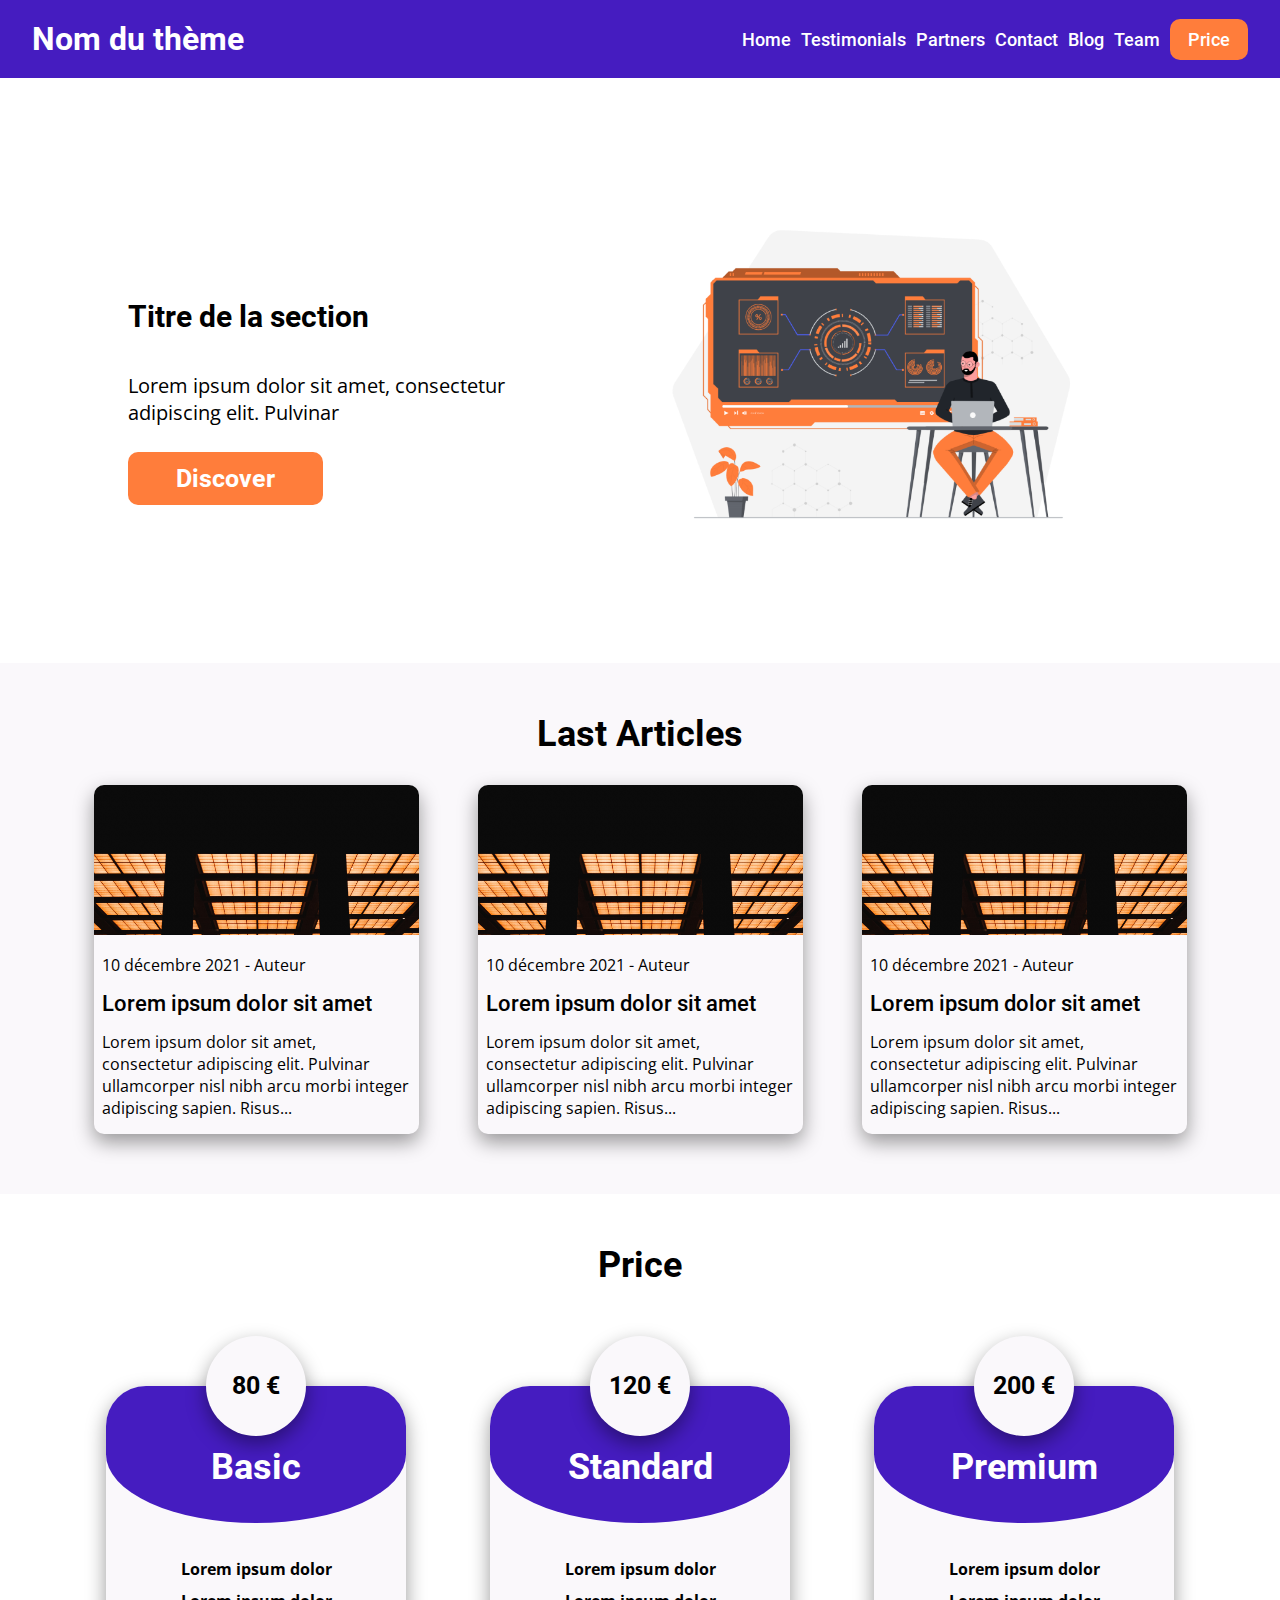
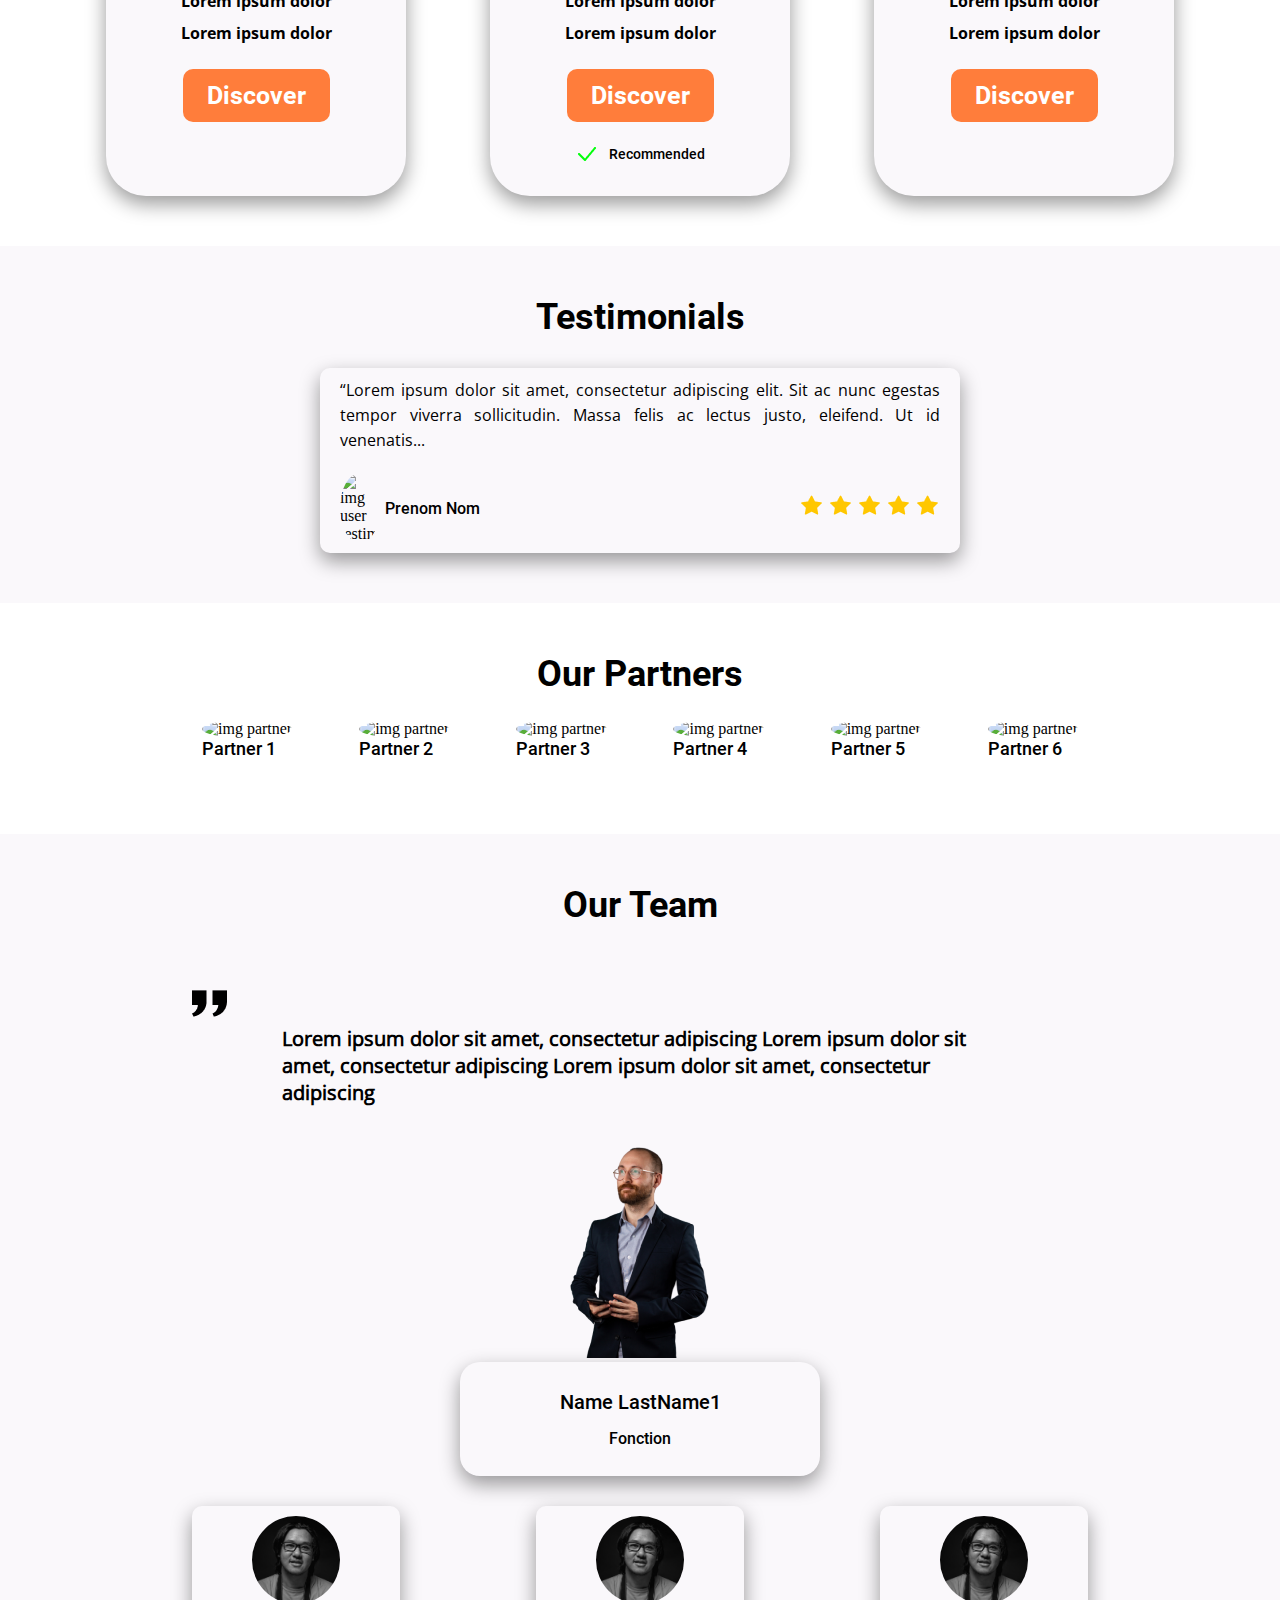
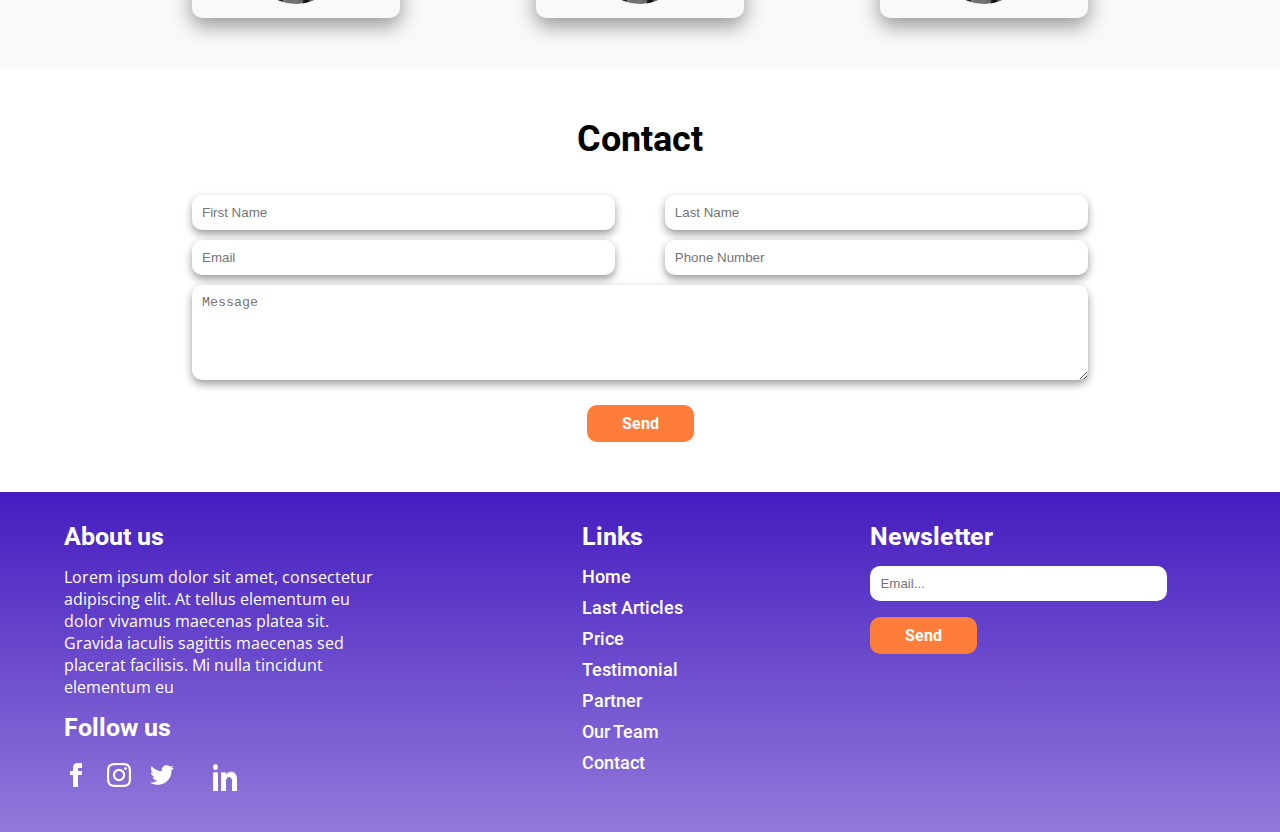
==== Demo/index.html @ baecaffb "MOVE files in Demo" ====
<!DOCTYPE html>
<html lang="en">

<head>
    <meta charset="UTF-8">
    <meta http-equiv="X-UA-Compatible" content="IE=edge">
    <meta name="viewport" content="width=device-width, initial-scale=1.0">
    <!-- Load Stylesheet -->
    <link rel="stylesheet" href="css/style.css">
    <!-- Name of the website -->
    <title>Theme Landing Page</title>
</head>

<body>
    <header>
        <div class="menuBurger" id="menuburger" style="display: none;">
            <!-- Cross for close the burger menu -->
            <div class="closeIcon" id="closeIcon">
                <!-- img cross burger menu -->
                <img src="img/close.png" onclick="closeBurger()" alt="button close burger">
            </div>
            <!-- End Cross for close the burger menu -->
            <!-- Mobile Navigation Menu -->
            <ul>
                <!-- Nav Item Burger -->
                <li><a href="#" onclick="closeBurger()">Home</a></li>
                <!-- Nav Item Burger End -->
                <!-- Nav Item Burger -->
                <li><a href="#" onclick="closeBurger()">Testimonials</a> </li>
                <!-- Nav Item Burger End -->
                <!-- Nav Item Burger -->
                <li><a href="#" onclick="closeBurger()">Our Partners</a></li>
                <!-- Nav Item Burger End -->
                <!-- Nav Item Burger -->
                <li><a href="#" onclick="closeBurger()">Contact Us</a></li>
                <!-- Nav Item Burger End -->
                <!-- Nav Item Burger -->
                <li><a href="#" onclick="closeBurger()">Blog</a></li>
                <!-- Nav Item Burger End -->
                <!-- Nav Item Burger -->
                <li><a href="#" onclick="closeBurger()">Our Team</a></li>
                <!-- Nav Item Burger End -->
                <!-- Nav Item Burger -->
                <li><a href="#" onclick="closeBurger()">Price</a></li>
                <!-- Nav Item Burger End -->
            </ul>
            <!-- End Mobile Navigation Menu -->
        </div>
        <div class="header-container">

            <h1>Nom du thème</h1>
            <!-- Desktop Navigation Menu -->
            <img src="img/ci_hamburger.png" alt="Burger Icon" onclick="Burger()">
            <div class="nav">
                <ul>
                    <!-- Nav Item -->
                    <li><a href="#">Home</a></li>
                    <!-- Nav Item End -->
                    <!-- Nav Item -->
                    <li><a href="#">Testimonials</a> </li>
                    <!-- Nav Item End -->
                    <!-- Nav Item -->
                    <li><a href="#">Partners</a></li>
                    <!-- Nav Item End -->
                    <!-- Nav Item -->
                    <li><a href="#">Contact</a></li>
                    <!-- Nav Item End -->
                    <!-- Nav Item -->
                    <li><a href="#">Blog</a></li>
                    <!-- Nav Item End -->
                    <!-- Nav Item -->
                    <li><a href="#">Team</a></li>
                    <!-- Nav Item End -->
                    <!-- Nav Item -->
                    <li class="linkPrice"><a href="#">Price</a></li>
                    <!-- Nav Item End -->
                </ul>
            </div>
            <!-- End Desktop Navigation Menu -->
        </div>


    </header>

    <main>
        <!-- Presentation Section -->
        <section class="SectionPresentation">
            <!-- Container Presentation -->
            <div class="ContainerPresentation">
                <h2>Titre de la section</h2>
                <p>Lorem ipsum dolor sit amet, consectetur adipiscing elit. Pulvinar</p>
                <a href="#" class="Discover">Discover</a>
            </div>
            <!-- End Container Presentation -->
            <img src="img/Futuristic.png" alt="img section top" class="imgPresentation">
        </section>
        <!-- End Presentation Section -->
        <!-- Article Section -->
        <section class="Article">
            <h2>Last Articles</h2>
            <!-- Article Container -->
            <div class="articleContainer">
                <!-- Article -->
                <div class="lastArticle">
                    <!-- Article img -->
                    <img src="img/articleImg.jpg" alt="img article">
                    <!-- End Article img -->
                    <!-- Author Of The Article -->
                    <p>10 décembre 2021 - Auteur</p>
                    <!-- End Author Of The Article -->
                    <!-- Description Of The Article -->
                    <h3>Lorem ipsum dolor sit amet</h3>
                    <p>Lorem ipsum dolor sit amet, consectetur adipiscing elit. Pulvinar ullamcorper nisl nibh arcu
                        morbi
                        integer adipiscing sapien. Risus...</p>
                    <!-- End Description Of The Article -->
                </div>
                <!-- End Article -->
                <!-- Article -->
                <div class="lastArticle">
                    <!-- Article img -->
                    <img src="img/articleImg.jpg" alt="img article">
                    <!-- End Article img -->
                    <!-- Author Of The Article -->
                    <p>10 décembre 2021 - Auteur</p>
                    <!-- End Author Of The Article -->
                    <!-- Title Of The Article -->
                    <h3>Lorem ipsum dolor sit amet</h3>
                    <!-- End Title Of The Article -->
                    <!-- Description Of The Article -->
                    <p>Lorem ipsum dolor sit amet, consectetur adipiscing elit. Pulvinar ullamcorper nisl nibh arcu
                        morbi
                        integer adipiscing sapien. Risus...</p>
                    <!-- End Description Of The Article -->
                </div>
                <!-- End Article -->
                <!-- Article -->
                <div class="lastArticle">
                    <!-- Article img -->
                    <img src="img/articleImg.jpg" alt="img article">
                    <!-- End Article img -->
                    <!-- Author Of The Article -->
                    <p>10 décembre 2021 - Auteur</p>
                    <!-- End Author Of The Article -->
                    <!-- Title Of The Article -->
                    <h3>Lorem ipsum dolor sit amet</h3>
                    <!-- End Title Of The Article -->
                    <!-- Description Of The Article -->
                    <p>Lorem ipsum dolor sit amet, consectetur adipiscing elit. Pulvinar ullamcorper nisl nibh arcu
                        morbi
                        integer adipiscing sapien. Risus...</p>
                    <!-- Description Of The Article -->
                </div>
                <!-- End Article -->
            </div>
            <!-- End Article Container -->
        </section>
        <!-- End Article Section -->
        <!-- Price Section -->
        <section class="priceSection">
            <!-- Title of Price Section -->
            <h2>Price</h2>
            <!-- Price Container -->
            <div class="priceContainer">
                <!-- Price Card -->
                <div class="priceArticle">
                    <!-- Price Amount -->
                    <div class="priceAmount">
                        80 €
                    </div>
                    <!-- End Price Amount -->
                    <!-- Price Card Name -->
                    <div class="priceName">
                        <h3>Basic</h3>
                    </div>
                    <!-- End Price Card Name -->
                    <div>
                        <!-- Description Price Card -->
                        <ul>
                            <li>Lorem ipsum dolor</li>
                            <li>Lorem ipsum dolor</li>
                            <li>Lorem ipsum dolor</li>
                        </ul>
                        <!-- End Description Price Card -->
                        <!-- Button for discover -->
                        <div class="buttonDiscover">
                            <a href="#">Discover</a>
                        </div>
                        <!-- End Button for discover -->
                    </div>
                </div>
                <!-- End Price Card -->
                <!-- Price Card -->
                <div class="priceArticle">
                    <!-- Price Amount -->
                    <div class="priceAmount">
                        120 €
                    </div>
                    <!-- end Price Amount -->
                    <!-- Price Card Name -->
                    <div class="priceName">
                        <h3>Standard</h3>
                    </div>
                    <!-- End Price Card Name -->
                    <div>
                        <!-- Description Price Card -->
                        <ul>
                            <li>Lorem ipsum dolor</li>
                            <li>Lorem ipsum dolor</li>
                            <li>Lorem ipsum dolor</li>
                        </ul>
                        <!-- End Description Price Card -->
                        <!-- Button for discover -->
                        <div class="buttonDiscover">
                            <a href="#">Discover</a>
                        </div>
                        <!-- Button for discover -->
                        <div class="recommended">
                            <img src="img/check.png" alt="img recommended">
                            <h4>Recommended</h4>
                        </div>
                        <!-- End Button for discover -->
                    </div>
                </div>
                <!-- End Price Card -->
                <!-- Price Card -->
                <div class="priceArticle">
                    <!-- Price Amount -->
                    <div class="priceAmount">
                        200 €
                    </div>
                    <!-- End Price Amount -->
                    <!-- Price Card Name -->
                    <div class="priceName">
                        <h3>Premium</h3>
                    </div>
                    <!-- End Price Card Name -->
                    <div>
                        <!-- Description Price Card -->
                        <ul>
                            <li>Lorem ipsum dolor</li>
                            <li>Lorem ipsum dolor</li>
                            <li>Lorem ipsum dolor</li>
                        </ul>
                        <!-- End Description Price Card -->
                        <!-- Button for discover -->
                        <div class="buttonDiscover">
                            <a href="#">Discover</a>
                        </div>
                        <!-- End Button for discover -->
                    </div>
                </div>
                <!-- End Price Card -->
            </div>
            <!-- End Price Container -->

        </section>
        <!-- End Price Section -->
        <!-- Testimonials Section -->
        <section class="testimonialSection">
            <!-- Testimonial Title -->
            <h2>Testimonials</h2>
            <!-- Testimonials Container -->
            <div class="testimonialContainer">
                <!-- Testimonial Card -->
                <div class="testimonial" id="testimonial1" style="display: block;">
                    <!-- Testimonials -->
                    <p>“Lorem ipsum dolor sit amet, consectetur adipiscing elit. Sit ac nunc egestas tempor viverra
                        sollicitudin. Massa felis ac lectus justo, eleifend. Ut id venenatis...</p>
                    <!-- End Testimonials -->
                    <!-- Bottom Testimonial Container -->
                    <div class="bottomTestimonial">
                        <!-- Container Testimonial Author -->
                        <div class="imgName">
                            <!-- img author -->
                            <img src="img/img_partner.jpg" alt="img user testimonial">
                            <!-- Name author -->
                            <h3>Prenom Nom</h3>
                        </div>
                        <!-- End Container Testimonial Author -->
                        <!-- Container Stars Testimonial -->
                        <div class="stars">
                            <!-- Yellow Star -->
                            <img src="img/starYellow.png" alt="img star">
                            <!-- Yellow Star -->
                            <img src="img/starYellow.png" alt="img star">
                            <!-- Yellow Star -->
                            <img src="img/starYellow.png" alt="img star">
                            <!-- Yellow Star -->
                            <img src="img/starYellow.png" alt="img star">
                            <!-- Black Star -->
                            <img src="img/starBlack.png" alt="img star">
                        </div>
                        <!-- End Container Stars Testimonial -->
                    </div>
                    <!-- End Bottom Testimonial Container -->
                </div>
                <!-- End Testimonial Card -->
                <!-- Testimonial Card -->
                <div class="testimonial" id="testimonial2" style="display: none;">
                    <!-- Testimonials -->
                    <p>“Lorem ipsum dolor sit amet, consectetur adipiscing elit. Sit ac nunc egestas tempor viverra
                        sollicitudin. Massa felis ac lectus justo, eleifend. Ut id venenatis...</p>
                    <!-- End Testimonials -->
                    <!-- Bottom Testimonial Container -->
                    <div class="bottomTestimonial">
                        <!-- Container Testimonial Author -->
                        <div class="imgName">
                            <!-- img author -->
                            <img src="img/img_partner.jpg" alt="img user testimonial">
                            <!-- Name author -->
                            <h3>Prenom Nom</h3>
                        </div>
                        <!-- End Container Testimonial Author -->
                        <!-- Container Stars Testimonial -->
                        <div class="stars">
                            <!-- Yellow Star -->
                            <img src="img/starYellow.png" alt="img star">
                            <!-- Yellow Star -->
                            <img src="img/starYellow.png" alt="img star">
                            <!-- Yellow Star -->
                            <img src="img/starYellow.png" alt="img star">
                            <!-- Yellow Star -->
                            <img src="img/starYellow.png" alt="img star">
                            <!-- Black Star -->
                            <img src="img/starYellow.png" alt="img star">
                        </div>
                        <!-- End Container Stars Testimonial -->
                    </div>
                    <!-- Bottom Testimonial Container -->
                </div>
                <!-- End Testimonial Card -->
                <!-- Testimonial Card -->
                <div class="testimonial" id="testimonial3" style="display: none;">
                    <!-- Testimonials -->
                    <p>“Lorem ipsum dolor sit amet, consectetur adipiscing elit. Sit ac nunc egestas tempor viverra
                        sollicitudin. Massa felis ac lectus justo, eleifend. Ut id venenatis...</p>
                    <!-- End Testimonials -->
                    <!-- Bottom Testimonial Container -->
                    <div class="bottomTestimonial">
                        <!-- Container Testimonial Author -->
                        <div class="imgName">
                            <!-- img author -->
                            <img src="img/img_partner.jpg" alt="img user testimonial">
                            <!-- Name author -->
                            <h3>Prenom Nom</h3>
                        </div>
                        <!-- End Container Testimonial Author -->
                        <!-- Container Stars Testimonial -->
                        <div class="stars">
                            <!-- Yellow Star -->
                            <img src="img/starYellow.png" alt="img star">
                            <!-- Yellow Star -->
                            <img src="img/starYellow.png" alt="img star">
                            <!-- Black Star -->
                            <img src="img/starBlack.png" alt="img star">
                            <!-- Black Star -->
                            <img src="img/starBlack.png" alt="img star">
                            <!-- Black Star -->
                            <img src="img/starBlack.png" alt="img star">
                        </div>
                        <!-- End Container Stars Testimonial -->
                    </div>
                    <!-- End Bottom Testimonial Container -->
                </div>
                <!-- End Testimonial Card -->
            </div>
            <!-- End Testimonials Container -->

        </section>
        <!-- End Testimonials Section -->
        <!-- Partners Section -->
        <section class="partners">
            <!-- Partners Title -->
            <h2>Our Partners</h2>
            <!-- Container Partners -->
            <div class="containerPartners">
                <!-- Partner Card -->
                <div class="partner">
                    <!-- img for card partner -->
                    <img src="img/img_partner.jpg" alt="img partner">
                    <!-- End img for card partner -->
                    <!-- Name Partner -->
                    <h3>Partner 1</h3>
                    <!-- End Name Partner -->
                </div>
                <!-- End Partner Card -->
                <!-- Partner Card -->
                <div class="partner">
                    <!-- img for card partner -->
                    <img src="img/img_partner.jpg" alt="img partner">
                    <!-- End img for card partner -->
                    <!-- Name Partner -->
                    <h3>Partner 2</h3>
                    <!-- End Name Partner -->
                </div>
                <!-- End Partner Card -->
                <!-- Partner Card -->
                <div class="partner">
                    <!-- img for card partner -->
                    <img src="img/img_partner.jpg" alt="img partner">
                    <!-- End img for card partner -->
                    <!-- Name Partner -->
                    <h3>Partner 3</h3>
                    <!-- End Name Partner -->
                </div>
                <!-- End Partner Card -->
                <!-- Partner Card -->
                <div class="partner">
                    <!-- img for card partner -->
                    <img src="img/img_partner.jpg" alt="img partner">
                    <!-- End img for card partner -->
                    <!-- Name Partner -->
                    <h3>Partner 4</h3>
                    <!-- End Name Partner -->
                </div>
                <!-- End Partner Card -->
                <!-- Partner Card -->
                <div class="partner">
                    <!-- img for card partner -->
                    <img src="img/img_partner.jpg" alt="img partner">
                    <!-- End img for card partner -->
                    <!-- Name Partner -->
                    <h3>Partner 5</h3>
                    <!-- End Name Partner -->
                </div>
                <!-- End Partner Card -->
                <!-- Partner Card -->
                <div class="partner">
                    <!-- img for card partner -->
                    <img src="img/img_partner.jpg" alt="img partner">
                    <!-- End img for card partner -->
                    <!-- Name Partner -->
                    <h3>Partner 6</h3>
                    <!-- End Name Partner -->
                </div>
                <!-- End Partner Card -->
            </div>
            <!-- End Container Partners -->
        </section>
        <!-- End Partners Section -->
        <!-- Team Section -->
        <section class="ourTeam">
            <h2>Our Team</h2>
            <!-- Show People -->
            <div class="showPeople" style="display: block;" id="people1show">
                <!-- Author Message -->
                <div class="message">
                    <img src="img/quote.png" alt="quote">
                    <p>Lorem ipsum dolor sit amet, consectetur adipiscing Lorem ipsum dolor sit amet, consectetur
                        adipiscing Lorem ipsum dolor sit amet, consectetur adipiscing</p>
                </div>
                <!-- End Author Message -->
                <div class="imgPeople">
                    <img src="img/imgTeam.png" alt="img people">
                    <!-- Author informations -->
                    <div class="teamName_LastName">
                        <h3>Name LastName1</h3>
                        <h4>Fonction</h4>
                    </div>
                    <!-- End Author informations -->
                </div>
            </div>
            <!-- End Show People -->
            <!-- Show People -->
            <div class="showPeople" style="display: none;" id="people2show">
                <!-- Author Message -->
                <div class="message">
                    <img src="img/quote.png" alt="quote">
                    <p>Lorem ipsum dolor sit amet, consectetur adipiscing Lorem ipsum dolor sit amet, consectetur
                        adipiscing Lorem ipsum dolor sit amet, consectetur adipiscing</p>
                </div>
                <!-- End Author Message -->
                <div class="imgPeople">
                    <img src="img/imgTeam.png" alt="img people">
                    <!-- Author informations -->
                    <div class="teamName_LastName">
                        <h3>Name LastName2</h3>
                        <h4>Fonction</h4>
                    </div>
                    <!-- End Author informations -->
                </div>
            </div>
            <!-- End Show People -->
            <!-- Show People -->
            <div class="showPeople" style="display: none;" id="people3show">
                <!-- Author Message -->
                <div class="message">
                    <img src="img/quote.png" alt="quote">
                    <p>Lorem ipsum dolor sit amet, consectetur adipiscing, Lorem ipsum dolor sit amet, consectetur
                        adipiscing Lorem ipsum dolor sit amet, consectetur adipiscing</p>
                </div>
                <!-- End Author Message -->
                <div class="imgPeople">
                    <img src="img/imgTeam.png" alt="img people">
                    <!-- Author informations -->
                    <div class="teamName_LastName">
                        <h3>Name LastName3</h3>
                        <h4>Fonction</h4>
                    </div>
                    <!-- End Author informations -->
                </div>
            </div>
            <!-- End Show People -->
            <!-- Img team Container -->
            <div class="teamContainer">
                <!-- Img Team -->
                <div class="team" onclick="DisplayFistUser()">
                    <img src="img/ourTeam.jpg" alt="img team">
                </div>
                <!-- End Img Team -->
                <!-- Img Team -->
                <div class="team" onclick="DisplaySecondUser()">
                    <img src="img/ourTeam.jpg" alt="img team">
                </div>
                <!-- End Img Team -->
                <!-- Img Team -->
                <div class="team" onclick="DisplayThirdUser()">
                    <img src="img/ourTeam.jpg" alt="img team">
                </div>
                <!-- End Img Team -->
            </div>
            <!-- End Img team Container -->
        </section>
        <!-- End Team Section -->
        <!-- Contact Section -->
        <section class="contact">
            <h2>Contact</h2>
            <!-- Form Contact -->
            <div class="Name_LastName">
                <!-- Form Input First Name -->
                <input type="text" placeholder="First Name">
                <!-- End Form Input First Name -->
                <!-- Form Input Last Name -->
                <input type="text" placeholder="Last Name">
                <!-- End Form Input Last Name -->
            </div>
            <div class="Email_Phone">
                <!-- Form Input Email -->
                <input type="email" placeholder="Email">
                <!-- End Form Input Email -->
                <!-- Form Input Phone Number -->
                <input type="tel" placeholder="Phone Number">
                <!-- End Form Input Phone Number -->
            </div>
            <!-- Form Input Message -->
            <textarea rows="5" placeholder="Message"></textarea>
            <!-- End Form Input Message -->
            <!-- Form Button Send -->
            <div class="button">
                <a href="#">Send</a>
            </div>
            <!-- End Form Button Send -->
            <!-- End Form Contact -->
        </section>
        <!-- End Contact Section -->

    </main>
    <!-- Footer Section -->
    <footer>
        <div class="footer">
            <div class="aboutFollow">
                <!-- Footer About Us -->
                <h2>About us</h2>
                <!-- About Content -->
                <p>Lorem ipsum dolor sit amet, consectetur adipiscing elit. At tellus elementum eu dolor vivamus
                    maecenas
                    platea sit. Gravida iaculis sagittis maecenas sed placerat facilisis. Mi nulla tincidunt elementum
                    eu
                </p>
                <!-- End About Content -->
                <!-- End Footer About Us -->
                <h2>Follow us</h2>
                <!-- Footer Social Networks -->
                <div class="SocialNetworks">
                    <!-- Facebook Social Networks -->
                    <a href="#"><img src="img/Facebook.png" alt="img Facebook"></a>
                    <!-- End Facebook Social Networks -->
                    <!-- Instagram Social Networks -->
                    <a href="#"><img src="img/Instagram.png" alt="img Instagram"></a>
                    <!-- End Instagram Social Networks -->
                    <!-- Twitter Social Networks -->
                    <a href="#"><img src="img/Twitter.png" alt="img Twitter"></a>
                    <!-- End Twitter Social Networks -->
                    <!-- Linkedin Social Networks -->
                    <a href="#"></a><img src="img/LinkedIn.png" alt="img Linkedin"></a>
                    <!-- End Linkedin Social Networks -->
                </div>
                <!-- End Footer Social Networks -->
            </div>
            <!-- Link -->
            <div class="Links">
                <h2>Links</h2>
                <!-- Footer link Item -->
                <a href="#">Home</a>
                <!-- End Footer link Item -->
                <!-- Footer link Item -->
                <a href="#">Last Articles</a>
                <!-- End Footer link Item -->
                <!-- Footer link Item -->
                <a href="#">Price</a>
                <!-- End Footer link Item -->
                <!-- Footer link Item -->
                <a href="#">Testimonial</a>
                <!-- End Footer link Item -->
                <!-- Footer link Item -->
                <a href="#">Partner</a>
                <!-- End Footer link Item -->
                <!-- Footer link Item -->
                <a href="#">Our Team</a>
                <!-- End Footer link Item -->
                <!-- Footer link Item -->
                <a href="#">Contact</a>
                <!-- End Footer link Item -->
            </div>
            <!-- End Link -->
            <!-- Footer Newsletter -->
            <div class="Newsletter">
                <h2>Newsletter</h2>
                <input type="text" placeholder="Email...">
                <a href="#">Send</a>
            </div>
            <!-- End Footer Newsletter -->
        </div>
    </footer>
    <!-- End Footer Section -->
    <!-- Load Javascript -->
    <script src="js/script.js"></script>
</body>

</html>
---- Demo/css/style.css ----
/*================================================================*/
/*  SUMMARY

	1. BURGER
	2. HEADER
	3. SECTION PRESENTATION
	4. SECTION ARTICLES
	5. SECTION PRICE
	6. SECTION TESTIMONIAL
	7. SECTION PARTNERS
	8. SECTION TEAM
	9. SECTION CONTACT
	10. FOOTER
	11. RESPONSIVE SCREEN >= 700PX
	12. RESPONSIVE SCREEN >= 1024PX

/*
/*================================================================*/

* {
    margin: 0;
    padding: 0;
}

/* Load Fonts */
@font-face {
    font-family: "Roboto-Medium";
    src: url("/fonts/Roboto/Roboto-Medium.ttf");
}
@font-face {
    font-family: "Roboto-Bold";
    src: url("/fonts/Roboto/Roboto-Bold.ttf");
}
@font-face {
    font-family: "OpenSans-Regular";
    src: url("/fonts/Open Sans/OpenSans-Regular.ttf");
}
@font-face {
    font-family: "OpenSans-Bold";
    src: url("/fonts/Open Sans/OpenSans-Bold.ttf");
}

/* 01 - Burger */
.menuBurger {
    text-align: center;
    height: 100vh;
    line-height: 50px;
    position: fixed;
    background-color: #451CC0;
    width: 100%;
    top: 0;
    z-index: 10;
}

.menuBurger li a {
    color: white;
    text-decoration: none;
    font-size: 20px;

}

.closeIcon img {
    position: absolute;
    top: 20px;
    right: 20px;
}

/* End Burger */

/* 02 - Header */

header {
    background-color: #451CC0;
    padding: 20px 0;
    display: flex;
}

header h1 {
    color: white;
    font-family: "Roboto-Bold";
}

.header-container {
    display: flex;
    justify-content: space-between;
    width: 90%;
    margin: 0 auto;
    align-items: center;
}

.nav {
    display: none;
}

.nav ul {
    display: flex;
    align-items: center;
}

.nav ul li {
    list-style: none;
    padding-left: 10px;
}

.nav ul li a {
    font-family: "Roboto-Medium";
    color: white;
    text-decoration: none;
    font-size: 18px;
}

.linkPrice a {
    font-size: 20px;
    padding: 10px 18px;
    background-color: #FF7D3B;
    border-radius: 10px;
}

nav ul {
    display: flex;
}

nav ul li {
    list-style: none;
}

.price {
    color: white;
    background-color: #FF7D3B;
}

/* End Header */

/* 03 - Section Presentation */

.SectionPresentation {
    text-align: center;
    height: 90vh;
    display: grid;
    align-content: center;
}

.SectionPresentation h2 {
    font-size: 25px;
    padding-top: 50px;
    font-family: "Roboto-Bold";
}

.SectionPresentation p {
    width: 90%;
    margin: 38px auto;
    font-family: "OpenSans-Regular";
}

.SectionPresentation img {
    margin-top: 40px;
    width: 100%;
}

.Discover {
    font-size: 25px;
    color: white;
    text-decoration: none;
    background-color: #FF7D3B;
    padding: 12px 48px;
    border-radius: 10px;
    font-family: "Roboto-Bold";
}

/* End Section Presentation */

/* 04 - Section Articles */
.Article {
    background-color: #FAF8FB;
    padding-bottom: 10px;
}

.Article h2 {
    font-family: "Roboto-Bold";
    font-size: 25px;
    text-align: center;
    margin-bottom: 30px;
    padding-top: 30px;
}

.lastArticle {
    width: 80%;
    margin: 0 auto;
    padding-bottom: 15px;
    box-shadow: 0px 8px 20px 0px rgba(0, 0, 0, 0.4);
    border-radius: 10px;
    margin-bottom: 35px;
}

.lastArticle img {
    width: 100%;
    height: 200px;
    border-top-left-radius: 10px;
    border-top-right-radius: 10px;
}

.lastArticle h3 {
    font-size: 20px;
    width: 95%;
    margin: 0 auto;
    padding-top: 15px;
    font-family: "Roboto-Medium";
    font-weight: 400;
}

.lastArticle p {
    font-family: "OpenSans-Regular";
    width: 95%;
    margin: 0 auto;
    padding-top: 15px;
}

/* End Section Articles */

/* 05 - Section Price */

.priceSection {
    padding-top: 30px;
    padding-bottom: 30px;
    display: grid;
}

.priceSection h2 {
    font-size: 25px;
    text-align: center;
    font-family: "Roboto-Bold";
}

.priceArticle {
    background-color: #FAF8FB;
    width: 80%;
    margin: 100px auto 0 auto;
    border-radius: 40px;
    position: relative;
    box-shadow: 0px 8px 20px 0px rgba(0, 0, 0, 0.4);
    padding-bottom: 30px;
}

.priceName {
    background-color: #451CC0;
    border-top-left-radius: 40px;
    border-top-right-radius: 40px;
    border-bottom-left-radius: 50%;
    border-bottom-right-radius: 50%;
}

.priceName h3 {
    color: white;
    font-size: 36px;
    text-align: center;
    padding-top: 60px;
    padding-bottom: 35px;
    font-family: "Roboto-Bold";
}

.priceArticle ul {
    padding-top: 25px;
    padding-bottom: 25px;
}

.priceArticle li {
    text-align: center;
    list-style: none;
    padding-top: 10px;
    font-family: "OpenSans-Bold";
}

.priceAmount {
    font-family: "Roboto-Bold";
    width: 100px;
    height: 100px;
    line-height: 100px;
    border-radius: 50%;
    font-size: 25px;
    color: black;
    text-align: center;
    background-color: #FAF8FB;
    box-shadow: 0px 8px 20px 0px rgba(0, 0, 0, 0.4);
    position: absolute;
    transform: translate(-50%, -50%);
    top: 0;
    left: 50%;
}

.priceArticle a {
    text-decoration: none;
    color: white;
    font-size: 25px;
    font-family: "Roboto-Bold";
    background-color: #FF7D3B;
    padding: 12px 24px;
    border-radius: 10px;
    text-align: center;
}

.buttonDiscover {
    display: flex;
    margin: 0 auto;
    justify-content: center;
}

.recommended {
    display: flex;
    justify-content: center;
    align-items: center;
    padding-top: 20px;
}

.recommended h4 {
    font-size: 14px;
    padding-left: 10px;
    font-family: "Roboto-Medium";
    font-weight: 500;
}

/* End Section Price */

/* 06 - Section Testimonial */

.testimonialSection {
    background-color: #FAF8FB;
    padding-bottom: 30px;
}

.testimonialSection h2 {
    font-family: "Roboto-Bold";
    font-size: 25px;
    text-align: center;
    padding-top: 30px;
}

.testimonialContainer {
    width: 90%;
    margin: 30px auto 0 auto;
}

.testimonial {
    padding: 10px 20px;
    border-radius: 10px;
    box-shadow: 0px 8px 20px 0px rgba(0, 0, 0, 0.4);
}

.testimonial p {
    font-size: 16px;
    line-height: 25px;
    text-align: justify;
    font-family: "OpenSans-Regular";
}

.bottomTestimonial {
    display: flex;
    align-items: center;
    justify-content: space-between;
    padding-top: 20px;
}

.imgName {
    display: flex;
    align-items: center;
}

.imgName h3 {
    font-size: 16px;
    padding-left: 5px;
    font-family: "Roboto-Medium";
    font-weight: 400;
}

.imgName img {
    border-radius: 50%;
    width: 40px;
}

/* End Section Testimonial */

/* 07 - Section Partners */
.partners {
    padding: 30px 0;
}

.partners h2 {
    font-size: 25px;
    text-align: center;
    font-family: "Roboto-Bold";
}

.containerPartners {
    display: flex;
    flex-wrap: wrap;
    width: 90%;
    margin: 15px auto 0 auto;
    justify-content: space-between;
}

.partners img {
    border-radius: 50%;
    width: 90px;
    height: 90px;
}

.partners h3 {
    font-size: 18px;
    padding-bottom: 15px;
    font-weight: 400;
    font-family: "Roboto-Medium"
}

/* End Section Partners */

/* 08 - Section Team */

.ourTeam {
    background-color: #FAF8FB;
    padding-bottom: 30px;

}

.ourTeam h2 {
    font-size: 25px;
    text-align: center;
    padding: 30px 0;
    font-family: "Roboto-Bold";
}

.teamContainer {
    display: flex;
    flex-wrap: wrap;
    width: 90%;
    margin: 0 auto;
    justify-content: space-between;
    padding-top: 30px;
}

.teamContainer img {
    border-radius: 50%;
    width: 88px;
    height: 88px;
}

.showPeople {
    width: 90%;
    margin: 30px auto 0 auto;
}

.message p {
    font-size: 20px;
    font-weight: 600;
    width: 80%;
    margin: auto;
    font-family: "OpenSans-Regular";
}

.imgPeople {
    text-align: center;
}

.teamName_LastName {
    padding: 28px 80px;
    border-radius: 20px;
    box-shadow: 0px 8px 20px 0px rgba(0, 0, 0, 0.4);
}

.teamName_LastName h3 {
    font-size: 20px;
    font-family: "Roboto-Medium";
    font-weight: 500;
}

.teamName_LastName h4 {
    padding-top: 15px;
    font-size: 16px;
    font-family: "Roboto-Medium";
    font-weight: 500;
}

/* End Section Team */

/* 09 - Section Contact */
.contact {
    padding-top: 30px;
    padding-bottom: 30px;
    display: grid;
}

.contact h2 {
    font-size: 25px;
    text-align: center;
    padding-bottom: 35px;
    font-family: "Roboto-Bold";
}

.Name_LastName {
    display: grid;
    width: 90%;
    margin: 0 auto;
}

.Name_LastName input {
    margin-bottom: 10px;
    border-radius: 10px;
    box-shadow: 0px 4px 8px 0px rgba(0, 0, 0, 0.4);
    border: none;
    padding: 10px;
}

.Email_Phone {
    display: grid;
    width: 90%;
    margin: 0 auto;
}

.Email_Phone input {
    margin-bottom: 10px;
    border-radius: 10px;
    box-shadow: 0px 4px 8px 0px rgba(0, 0, 0, 0.4);
    border: none;
    padding: 10px;
}

.contact textarea {
    width: 85%;
    margin: 0 auto;
    border-radius: 10px;
    box-shadow: 0px 4px 8px 0px rgba(0, 0, 0, 0.4);
    border: none;
    padding: 10px;
    margin-bottom: 25px;
}

.button {
    display: flex;
    margin: 0 auto;
}

.contact a {
    background-color: #FF7D3B;
    text-decoration: none;
    color: white;
    border-radius: 10px;
    padding: 9px 35px;
    font-family: "Roboto-Bold";
}

/* End Section Contact */

/* 10 - Footer */

footer {
    background: linear-gradient(#451CC0, #451cc096);
    color: white;
    text-align: center;
    padding-top: 15px;
    padding-bottom: 20px;
}

footer h2 {
    font-size: 25px;
    font-family: "Roboto-Bold";
}

.footer p {
    font-size: 16px;
    padding: 15px 0;
    width: 90%;
    margin: 0 auto;
    font-family: "OpenSans-Regular";
}

.SocialNetworks {
    display: flex;
    width: 50%;
    margin: 21px auto;
    justify-content: space-around;
}

.Links {
    display: grid;
}

.Links h2 {
    padding-bottom: 5px;
}

.Links a {
    color: white;
    text-decoration: none;
    font-size: 18px;
    font-family: "Roboto-Medium";
    padding-top: 10px;
}

.Newsletter {
    display: inline-block;
}

.Newsletter h2 {
    padding: 15px 0;
}

.Newsletter input {
    width: 80%;
    border-radius: 10px;
    padding: 10px;
    border: none;
    margin-bottom: 25px;
}

.Newsletter a {
    color: white;
    background-color: #FF7D3B;
    padding: 9px 35px;
    border-radius: 10px;
    text-decoration: none;
    font-family: "Roboto-Bold";
}

/* End Footer */

/* responsive */

/* 11 - Reponsive Screen >= 700px */

@media screen and (min-width: 700px) {
    .priceArticle {
        width: 70%;
    }

    .testimonialContainer {
        width: 70%;
    }

    .containerPartners {
        width: 70%;
    }

    .SectionPresentation {
        place-items: center;
    }

    .lastArticle {
        width: 70%;
    }

    .partner {
        margin: 10px;
    }

    .teamContainer {
        width: 70%;
    }

    .message {
        width: 70%;
        margin: 0 auto;
    }

    .message p {
        margin: 0 auto;
    }

    .teamName_LastName {
        width: 200px;
        margin: 0 auto;
    }

    .Name_LastName {
        display: flex;
        width: 70%;
        justify-content: space-between;
    }

    .Name_LastName input {
        width: 45%;
    }

    .Email_Phone {
        display: flex;
        width: 70%;
        justify-content: space-between;
    }

    .Email_Phone input {
        width: 45%;
    }

    .contact textarea {
        width: calc(70% - 20px);
    }

    .SectionPresentation img {
        width: 550px;
    }

}

/* End Reponsive Screen >= 700px */

/* 12 - Reponsive Screen >= 1024px */
@media screen and (min-width: 1024px) {

    /* burger */
    .nav {
        display: flex;
        align-items: center;
    }

    .menuBurger {
        display: none;
    }

    .header-container {
        width: 95%;
    }

    .header-container img {
        display: none;
    }

    /* Responsive for header */

    .SectionPresentation {
        display: flex;
        width: 80%;
        margin: 0 auto;
        height: 65vh;
        justify-content: center;
    }

    .ContainerPresentation {
        text-align: left;
    }

    .SectionPresentation img {
        margin-top: 0;
    }

    .SectionPresentation p {
        width: auto;
    }

    .SectionPresentation h2 {
        font-size: 30px;
    }

    .SectionPresentation p {
        font-size: 20px;
    }

    /* Responsive for article */
    .articleContainer {
        width: 90%;
        display: flex;
        margin: 0 auto;
    }
    .Article{
        padding-bottom: 25px;
    }

    .Article h2 {
        font-size: 36px;
        padding-top: 50px;
    }

    .lastArticle h3 {
        font-size: 22px;
    }

    .lastArticle {
        width: 325px;
    }

    .lastArticle img {
        height: 150px;
    }

    /* responsive for price */
    .priceSection h2 {
        font-size: 36px;
    }
    .priceSection{
        padding-top: 50px;
        padding-bottom: 50px;
    }

    .priceContainer {
        display: flex;
        width: 90%;
        margin: 0 auto;
    }

    .priceArticle {
        width: 300px;
    }

    /* responsive for testimonials */
    .testimonialSection h2 {
        font-size: 36px;
        padding-top: 50px;
    }
    .testimonialSection {
        padding-bottom: 50px;
    }

    .testimonialContainer {
        width: 50%;
    }

    /* responsive for partners */
    .partners h2 {
        font-size: 36px;
    }
    .partners {
        padding: 50px 0;
    }

    /* responsive for team */

    .ourTeam {
        padding-bottom: 50px;
    }

    .ourTeam h2 {
        font-size: 36px;
        padding: 50px 0 30px 0;
    }
    .showPeople {
        display: flex;
        align-items: center;
        width: 70%;
        justify-content: space-around;
    }

    .teamContainer {
        width: 70%;
    }

    .message {
        width: auto;
        margin: 0;
    }

    .team {
        padding: 10px 60px;
        box-shadow: 0px 8px 20px 0px rgba(0, 0, 0, 0.4);
        border-radius: 10px;
    }

    /* responsive for contact */

    .contact{
        padding-bottom: 50px;
        padding-top: 50px;
    }

    .contact h2 {
        font-size: 36px;
    }

    /* responsive for footer */
    .footer {
        display: flex;
        width: 90%;
        margin: 0 auto;
        justify-content: space-between;
        text-align: left;
        align-items: baseline;
    }

    .footer p {
        margin: 0;
    }

    .SocialNetworks {
        margin: 21px 0;
        justify-content: space-between;
    }

    .aboutFollow {
        width: 30%;
    }

    .Links {
        width: 10%;
    }

    .Newsletter {
        width: 30%;
    }

}

/* End Reponsive Screen >= 1024px */

/* End Responsive */
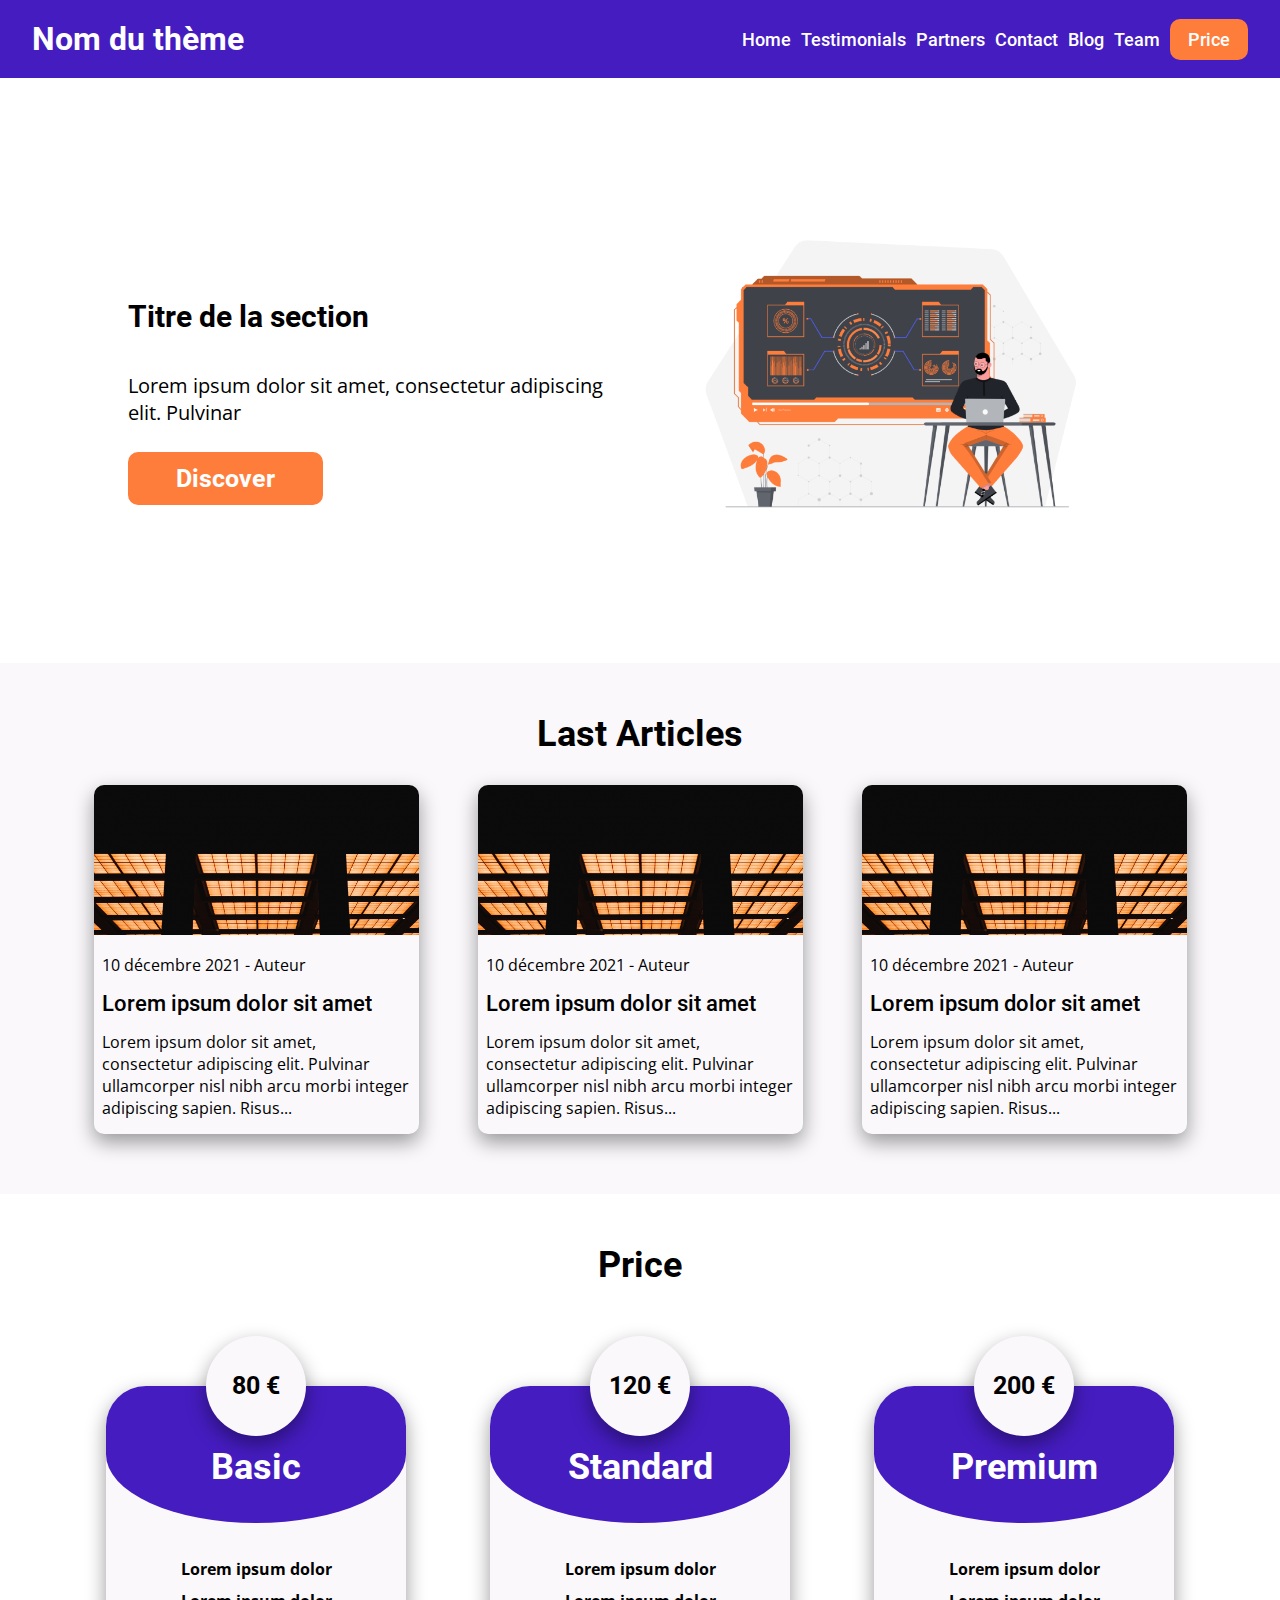
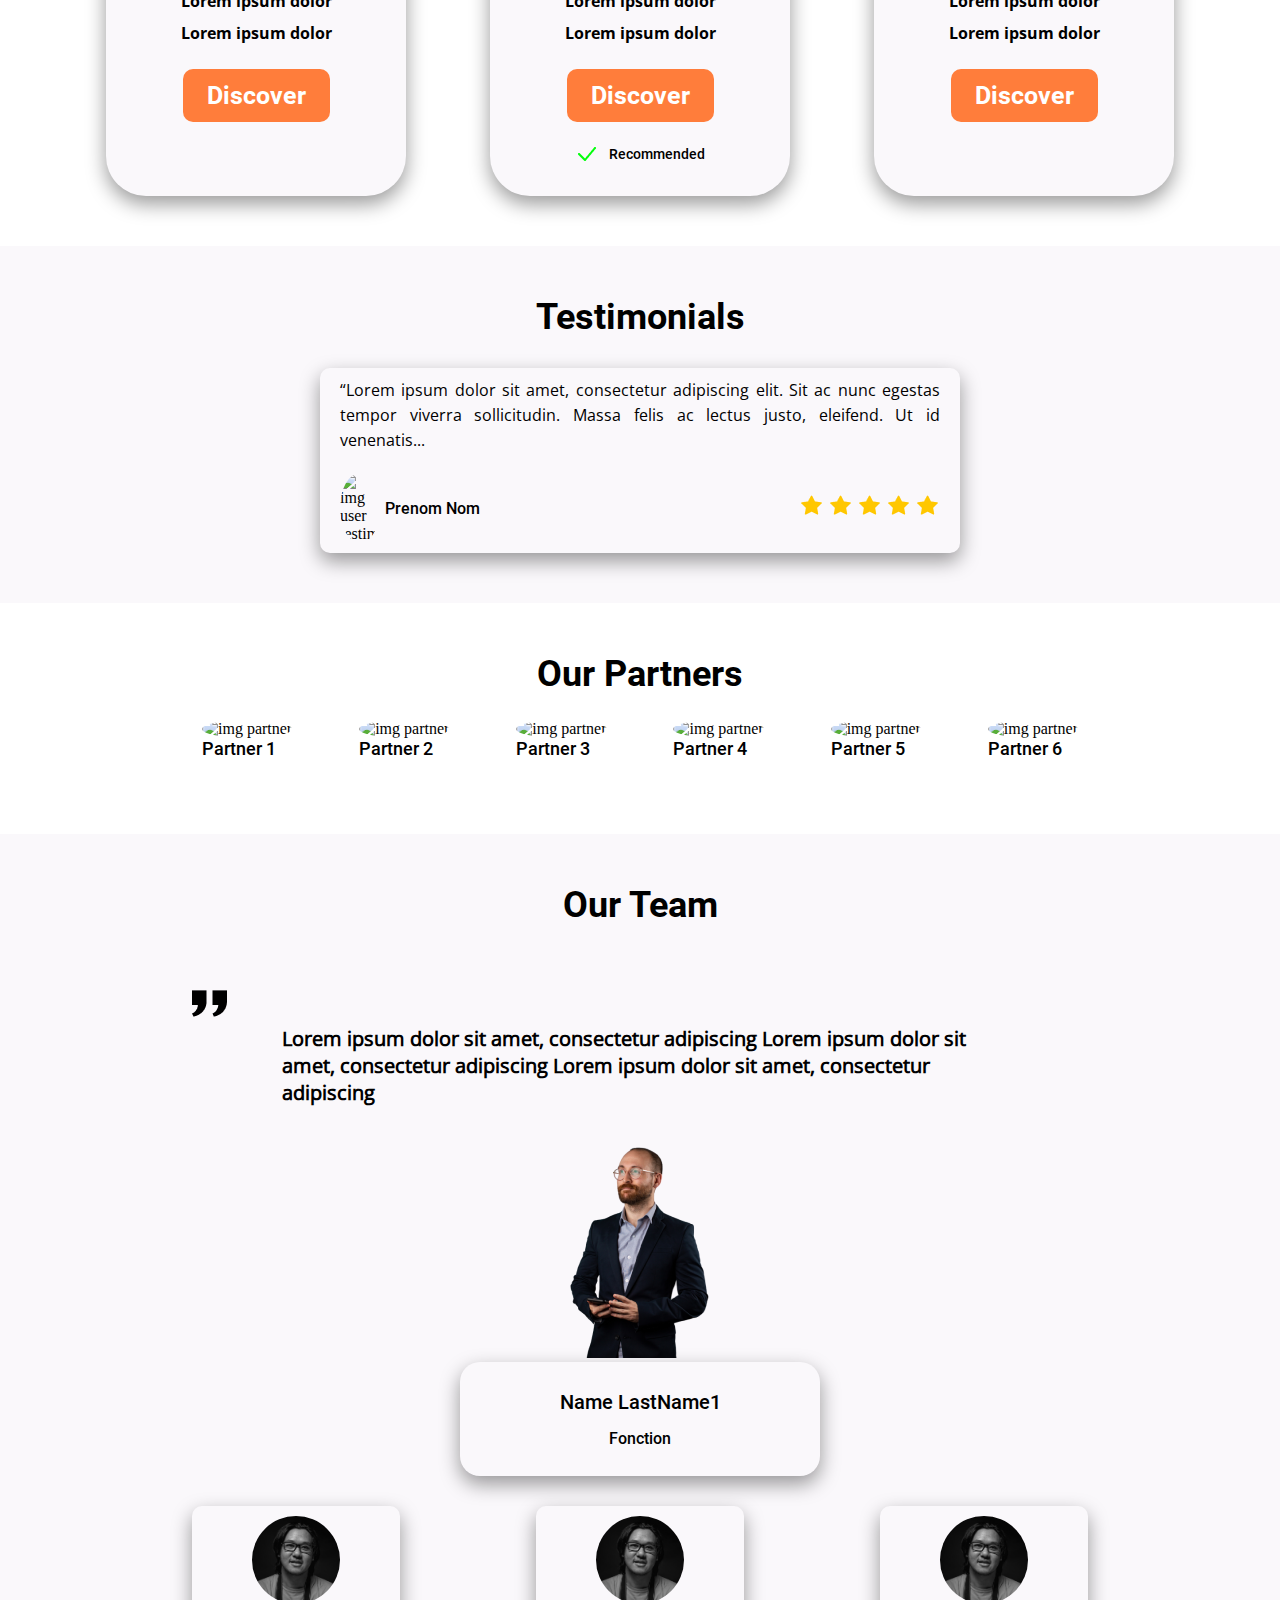
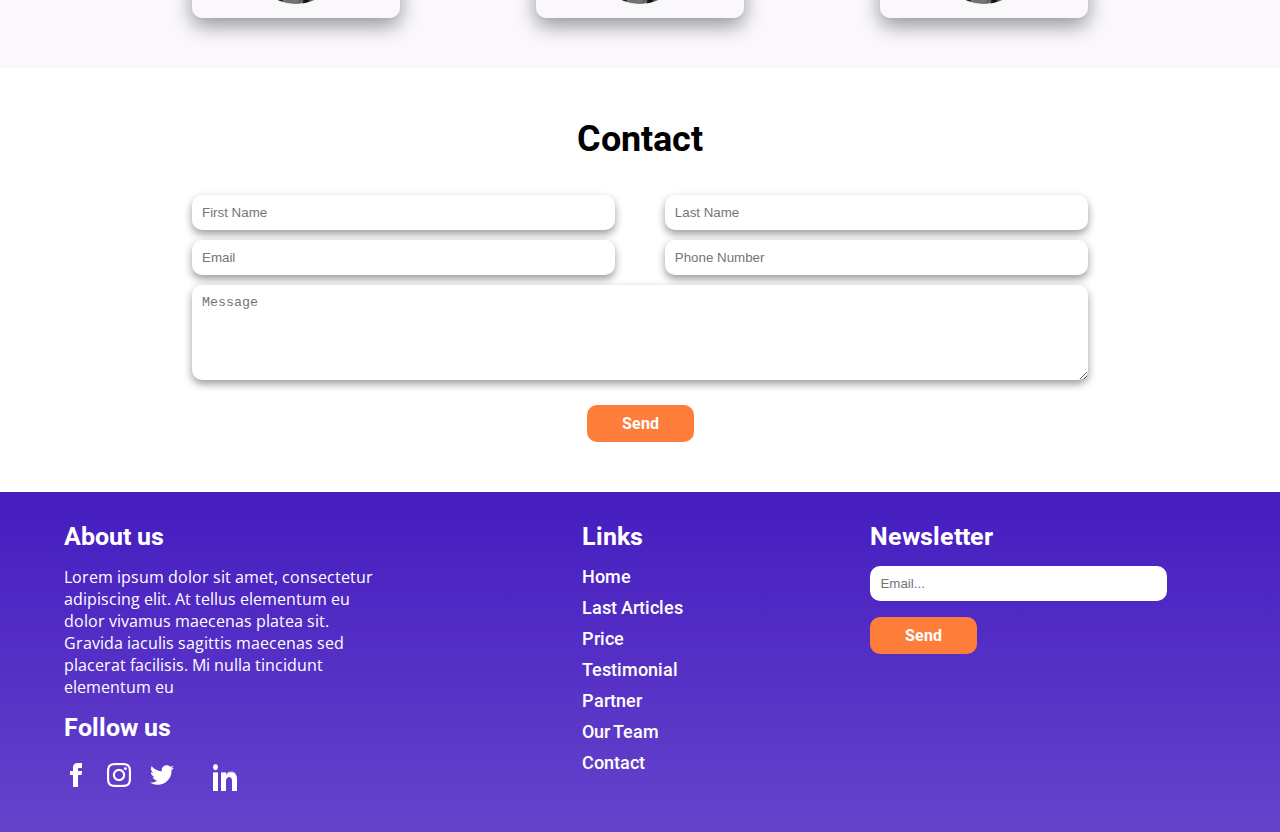
==== commit bb0b5bdc: "EDIT index and style" ====
--- a/Demo/index.html
+++ b/Demo/index.html
@@ -23,25 +23,25 @@
             <!-- Mobile Navigation Menu -->
             <ul>
                 <!-- Nav Item Burger -->
-                <li><a href="#" onclick="closeBurger()">Home</a></li>
+                <li><a href="#SectionPresentation" onclick="closeBurger()">Home</a></li>
                 <!-- Nav Item Burger End -->
                 <!-- Nav Item Burger -->
-                <li><a href="#" onclick="closeBurger()">Testimonials</a> </li>
+                <li><a href="#testimonialSection" onclick="closeBurger()">Testimonials</a> </li>
                 <!-- Nav Item Burger End -->
                 <!-- Nav Item Burger -->
-                <li><a href="#" onclick="closeBurger()">Our Partners</a></li>
+                <li><a href="#partners" onclick="closeBurger()">Our Partners</a></li>
                 <!-- Nav Item Burger End -->
                 <!-- Nav Item Burger -->
-                <li><a href="#" onclick="closeBurger()">Contact Us</a></li>
+                <li><a href="#contact" onclick="closeBurger()">Contact Us</a></li>
                 <!-- Nav Item Burger End -->
                 <!-- Nav Item Burger -->
-                <li><a href="#" onclick="closeBurger()">Blog</a></li>
+                <li><a href="#Article" onclick="closeBurger()">Blog</a></li>
                 <!-- Nav Item Burger End -->
                 <!-- Nav Item Burger -->
-                <li><a href="#" onclick="closeBurger()">Our Team</a></li>
+                <li><a href="#ourTeam" onclick="closeBurger()">Our Team</a></li>
                 <!-- Nav Item Burger End -->
                 <!-- Nav Item Burger -->
-                <li><a href="#" onclick="closeBurger()">Price</a></li>
+                <li><a href="#priceSection" onclick="closeBurger()">Price</a></li>
                 <!-- Nav Item Burger End -->
             </ul>
             <!-- End Mobile Navigation Menu -->
@@ -54,25 +54,25 @@
             <div class="nav">
                 <ul>
                     <!-- Nav Item -->
-                    <li><a href="#">Home</a></li>
+                    <li><a href="#SectionPresentation">Home</a></li>
                     <!-- Nav Item End -->
                     <!-- Nav Item -->
-                    <li><a href="#">Testimonials</a> </li>
+                    <li><a href="#testimonialSection">Testimonials</a> </li>
                     <!-- Nav Item End -->
                     <!-- Nav Item -->
-                    <li><a href="#">Partners</a></li>
+                    <li><a href="#partners">Partners</a></li>
                     <!-- Nav Item End -->
                     <!-- Nav Item -->
-                    <li><a href="#">Contact</a></li>
+                    <li><a href="#contact">Contact</a></li>
                     <!-- Nav Item End -->
                     <!-- Nav Item -->
-                    <li><a href="#">Blog</a></li>
+                    <li><a href="#Article">Blog</a></li>
                     <!-- Nav Item End -->
                     <!-- Nav Item -->
-                    <li><a href="#">Team</a></li>
+                    <li><a href="#ourTeam">Team</a></li>
                     <!-- Nav Item End -->
                     <!-- Nav Item -->
-                    <li class="linkPrice"><a href="#">Price</a></li>
+                    <li class="linkPrice"><a href="#priceSection">Price</a></li>
                     <!-- Nav Item End -->
                 </ul>
             </div>
@@ -84,7 +84,7 @@
 
     <main>
         <!-- Presentation Section -->
-        <section class="SectionPresentation">
+        <section class="SectionPresentation" id="SectionPresentation">
             <!-- Container Presentation -->
             <div class="ContainerPresentation">
                 <h2>Titre de la section</h2>
@@ -96,7 +96,7 @@
         </section>
         <!-- End Presentation Section -->
         <!-- Article Section -->
-        <section class="Article">
+        <section class="Article" id="Article">
             <h2>Last Articles</h2>
             <!-- Article Container -->
             <div class="articleContainer">
@@ -157,7 +157,7 @@
         </section>
         <!-- End Article Section -->
         <!-- Price Section -->
-        <section class="priceSection">
+        <section class="priceSection" id="priceSection">
             <!-- Title of Price Section -->
             <h2>Price</h2>
             <!-- Price Container -->
@@ -257,7 +257,7 @@
         </section>
         <!-- End Price Section -->
         <!-- Testimonials Section -->
-        <section class="testimonialSection">
+        <section class="testimonialSection" id="testimonialSection">
             <!-- Testimonial Title -->
             <h2>Testimonials</h2>
             <!-- Testimonials Container -->
@@ -370,7 +370,7 @@
         </section>
         <!-- End Testimonials Section -->
         <!-- Partners Section -->
-        <section class="partners">
+        <section class="partners" id="partners">
             <!-- Partners Title -->
             <h2>Our Partners</h2>
             <!-- Container Partners -->
@@ -440,7 +440,7 @@
         </section>
         <!-- End Partners Section -->
         <!-- Team Section -->
-        <section class="ourTeam">
+        <section class="ourTeam" id="ourTeam">
             <h2>Our Team</h2>
             <!-- Show People -->
             <div class="showPeople" style="display: block;" id="people1show">
@@ -524,7 +524,7 @@
         </section>
         <!-- End Team Section -->
         <!-- Contact Section -->
-        <section class="contact">
+        <section class="contact" id="contact">
             <h2>Contact</h2>
             <!-- Form Contact -->
             <div class="Name_LastName">
--- a/Demo/css/style.css
+++ b/Demo/css/style.css
@@ -12,7 +12,7 @@
 	9. SECTION CONTACT
 	10. FOOTER
 	11. RESPONSIVE SCREEN >= 700PX
-	12. RESPONSIVE SCREEN >= 1024PX
+	12. RESPONSIVE SCREEN >= 1050PX
 
 /*
 /*================================================================*/
@@ -25,19 +25,22 @@
 /* Load Fonts */
 @font-face {
     font-family: "Roboto-Medium";
-    src: url("/fonts/Roboto/Roboto-Medium.ttf");
-}
+    src: url("../fonts/Roboto/Roboto-Medium.ttf");
+}
+
 @font-face {
     font-family: "Roboto-Bold";
-    src: url("/fonts/Roboto/Roboto-Bold.ttf");
-}
+    src: url("../fonts/Roboto/Roboto-Bold.ttf");
+}
+
 @font-face {
     font-family: "OpenSans-Regular";
-    src: url("/fonts/Open Sans/OpenSans-Regular.ttf");
-}
+    src: url("../fonts/Open Sans/OpenSans-Regular.ttf");
+}
+
 @font-face {
     font-family: "OpenSans-Bold";
-    src: url("/fonts/Open Sans/OpenSans-Bold.ttf");
+    src: url("../fonts/Open Sans/OpenSans-Bold.ttf");
 }
 
 /* 01 - Burger */
@@ -56,6 +59,7 @@
     color: white;
     text-decoration: none;
     font-size: 20px;
+    font-family: "Roboto-Bold";
 
 }
 
@@ -551,7 +555,7 @@
 /* 10 - Footer */
 
 footer {
-    background: linear-gradient(#451CC0, #451cc096);
+    background: linear-gradient(#451CC0, #451cc0d3);
     color: white;
     text-align: center;
     padding-top: 15px;
@@ -626,33 +630,46 @@
 /* 11 - Reponsive Screen >= 700px */
 
 @media screen and (min-width: 700px) {
+
+    /* presentation */
+
+    .SectionPresentation img {
+        width: 700px;
+    }
+
+    .SectionPresentation {
+        place-items: center;
+    }
+
+    /* articles */
+
+    .lastArticle {
+        width: 70%;
+    }
+
+    /* price */
+
     .priceArticle {
         width: 70%;
     }
 
+    /* testimonials */
+
     .testimonialContainer {
         width: 70%;
     }
 
+    /* partners */
+
     .containerPartners {
         width: 70%;
     }
 
-    .SectionPresentation {
-        place-items: center;
-    }
-
-    .lastArticle {
-        width: 70%;
-    }
-
     .partner {
         margin: 10px;
     }
 
-    .teamContainer {
-        width: 70%;
-    }
+    /* team */
 
     .message {
         width: 70%;
@@ -663,10 +680,16 @@
         margin: 0 auto;
     }
 
+    .teamContainer {
+        width: 70%;
+    }
+
     .teamName_LastName {
         width: 200px;
         margin: 0 auto;
     }
+
+    /* contact */
 
     .Name_LastName {
         display: flex;
@@ -692,16 +715,12 @@
         width: calc(70% - 20px);
     }
 
-    .SectionPresentation img {
-        width: 550px;
-    }
-
 }
 
 /* End Reponsive Screen >= 700px */
 
-/* 12 - Reponsive Screen >= 1024px */
-@media screen and (min-width: 1024px) {
+/* 12 - Reponsive Screen >= 1050px */
+@media screen and (min-width: 1050px) {
 
     /* burger */
     .nav {
@@ -721,7 +740,7 @@
         display: none;
     }
 
-    /* Responsive for header */
+    /* Responsive for presentation section */
 
     .SectionPresentation {
         display: flex;
@@ -729,14 +748,17 @@
         margin: 0 auto;
         height: 65vh;
         justify-content: center;
+        max-width: 1400px;
     }
 
     .ContainerPresentation {
         text-align: left;
+        width: 50%;
     }
 
     .SectionPresentation img {
         margin-top: 0;
+        width: 50%;
     }
 
     .SectionPresentation p {
@@ -756,8 +778,10 @@
         width: 90%;
         display: flex;
         margin: 0 auto;
-    }
-    .Article{
+        max-width: 1400px;
+    }
+
+    .Article {
         padding-bottom: 25px;
     }
 
@@ -782,7 +806,8 @@
     .priceSection h2 {
         font-size: 36px;
     }
-    .priceSection{
+
+    .priceSection {
         padding-top: 50px;
         padding-bottom: 50px;
     }
@@ -791,6 +816,7 @@
         display: flex;
         width: 90%;
         margin: 0 auto;
+        max-width: 1400px;
     }
 
     .priceArticle {
@@ -802,6 +828,12 @@
         font-size: 36px;
         padding-top: 50px;
     }
+
+    .testimonial {
+        max-width: 800px;
+        margin: 0 auto;
+    }
+
     .testimonialSection {
         padding-bottom: 50px;
     }
@@ -814,8 +846,13 @@
     .partners h2 {
         font-size: 36px;
     }
+
     .partners {
         padding: 50px 0;
+    }
+
+    .containerPartners {
+        max-width: 1400px;
     }
 
     /* responsive for team */
@@ -828,15 +865,18 @@
         font-size: 36px;
         padding: 50px 0 30px 0;
     }
+
     .showPeople {
         display: flex;
         align-items: center;
         width: 70%;
         justify-content: space-around;
+        max-width: 1400px;
     }
 
     .teamContainer {
         width: 70%;
+        max-width: 1000px;
     }
 
     .message {
@@ -852,13 +892,25 @@
 
     /* responsive for contact */
 
-    .contact{
+    .contact {
         padding-bottom: 50px;
         padding-top: 50px;
     }
 
     .contact h2 {
         font-size: 36px;
+    }
+
+    .Name_LastName {
+        max-width: 1000px;
+    }
+
+    .Email_Phone {
+        max-width: 1000px;
+    }
+
+    .contact textarea {
+        max-width: 980px;
     }
 
     /* responsive for footer */
@@ -894,6 +946,6 @@
 
 }
 
-/* End Reponsive Screen >= 1024px */
+/* End Reponsive Screen >= 1050px */
 
 /* End Responsive */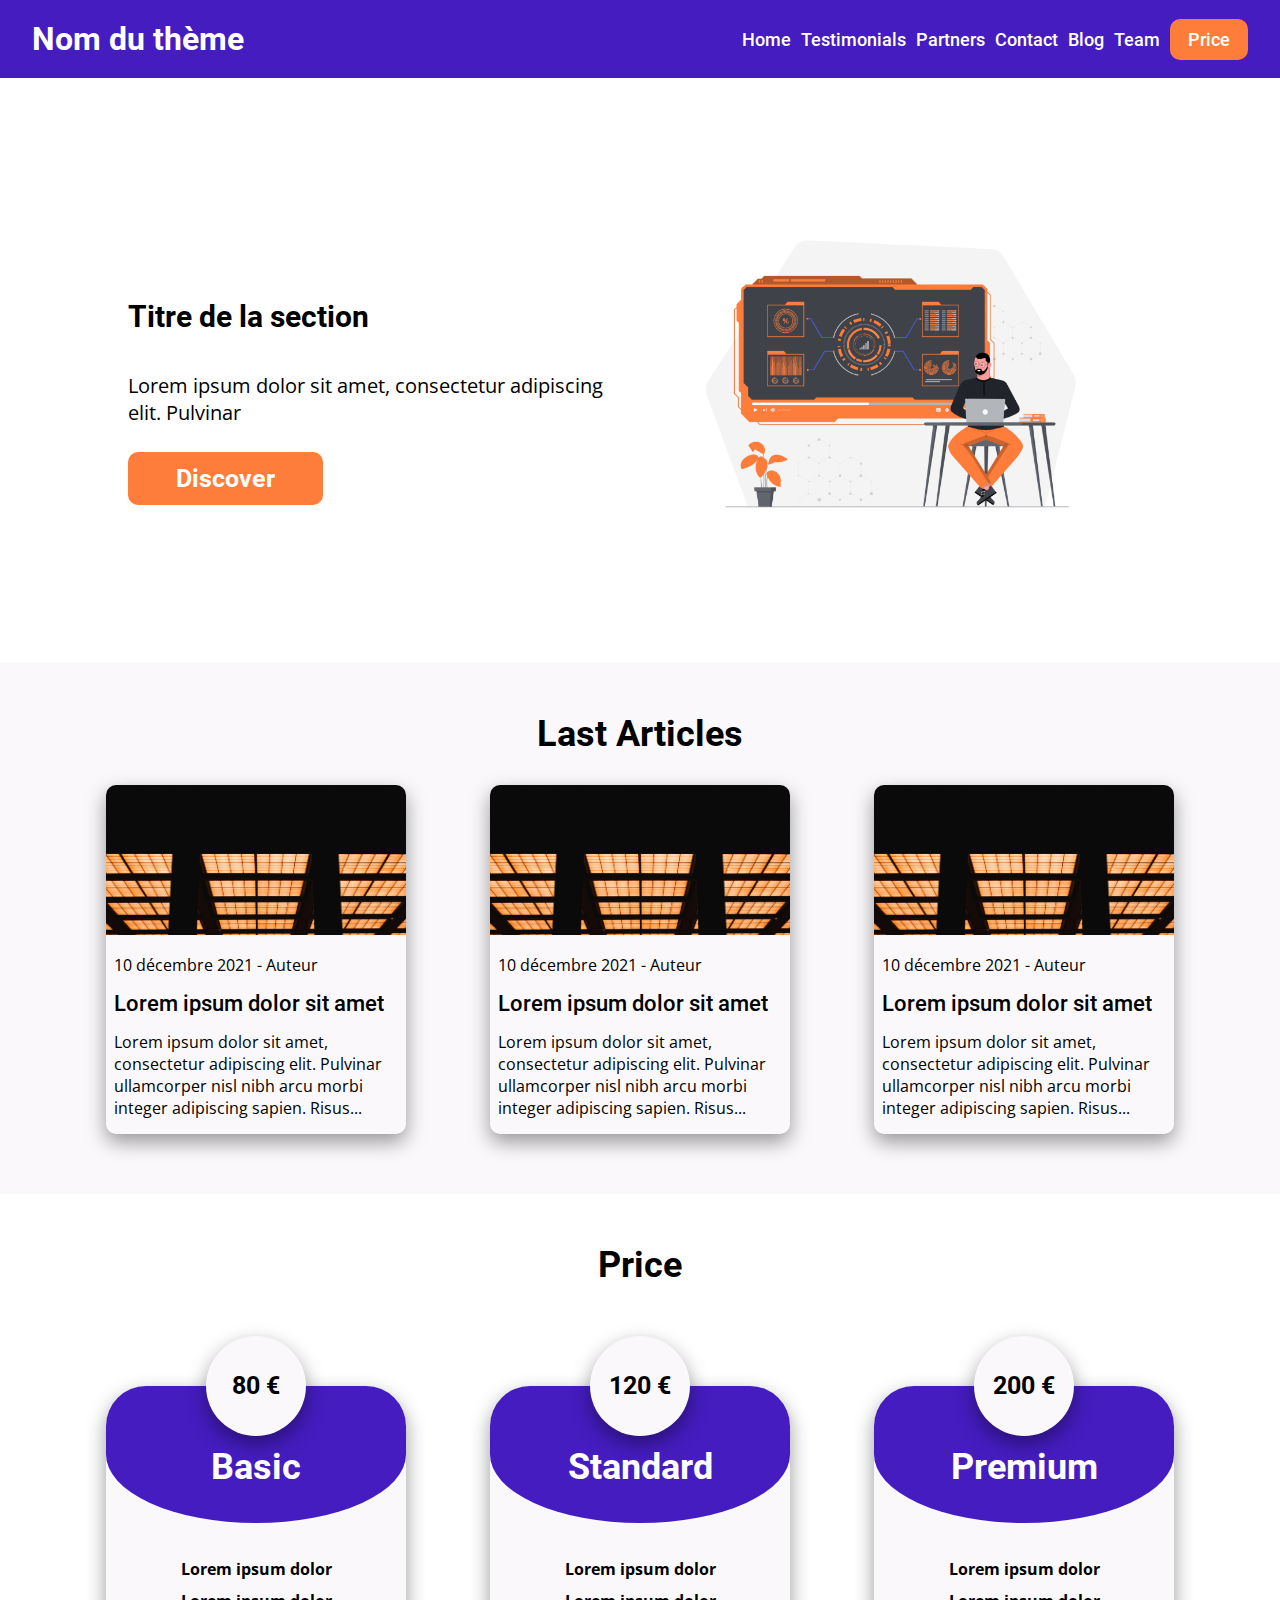
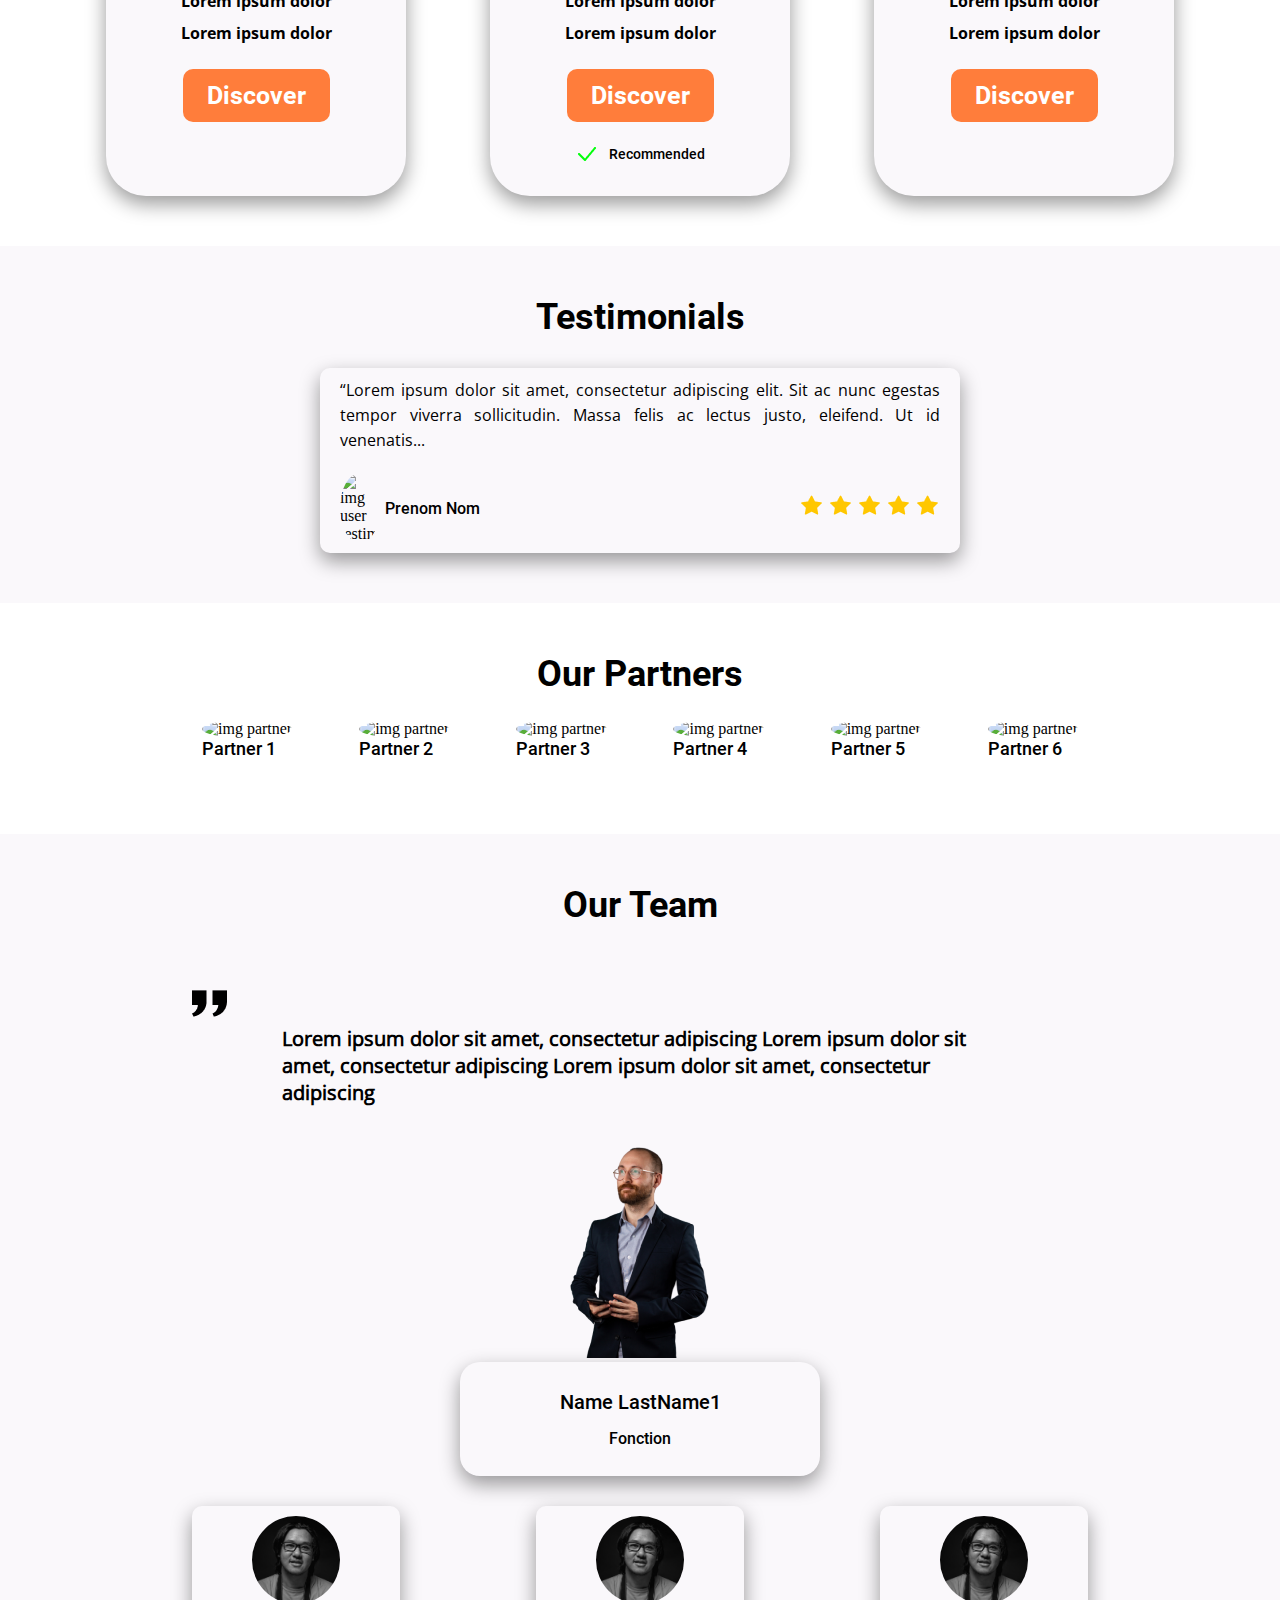
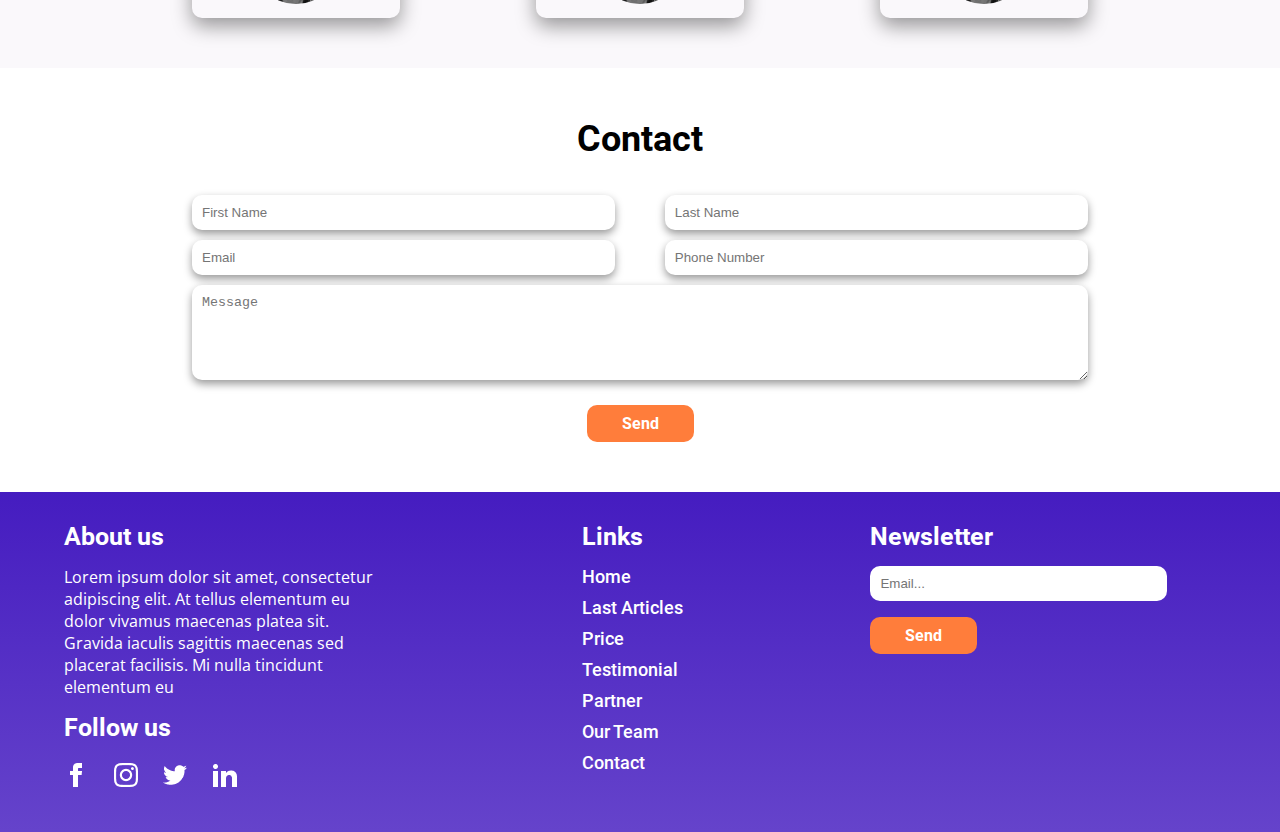
==== commit d07fe8fb: "FIX article responsive" ====
--- a/Demo/index.html
+++ b/Demo/index.html
@@ -102,54 +102,60 @@
             <div class="articleContainer">
                 <!-- Article -->
                 <div class="lastArticle">
-                    <!-- Article img -->
-                    <img src="img/articleImg.jpg" alt="img article">
-                    <!-- End Article img -->
-                    <!-- Author Of The Article -->
-                    <p>10 décembre 2021 - Auteur</p>
-                    <!-- End Author Of The Article -->
-                    <!-- Description Of The Article -->
-                    <h3>Lorem ipsum dolor sit amet</h3>
-                    <p>Lorem ipsum dolor sit amet, consectetur adipiscing elit. Pulvinar ullamcorper nisl nibh arcu
-                        morbi
-                        integer adipiscing sapien. Risus...</p>
-                    <!-- End Description Of The Article -->
+                    <a href="#">
+                        <!-- Article img -->
+                        <img src="img/articleImg.jpg" alt="img article">
+                        <!-- End Article img -->
+                        <!-- Author Of The Article -->
+                        <p>10 décembre 2021 - Auteur</p>
+                        <!-- End Author Of The Article -->
+                        <!-- Description Of The Article -->
+                        <h3>Lorem ipsum dolor sit amet</h3>
+                        <p>Lorem ipsum dolor sit amet, consectetur adipiscing elit. Pulvinar ullamcorper nisl nibh arcu
+                            morbi
+                            integer adipiscing sapien. Risus...</p>
+                        <!-- End Description Of The Article -->
+                    </a>
                 </div>
                 <!-- End Article -->
                 <!-- Article -->
                 <div class="lastArticle">
-                    <!-- Article img -->
-                    <img src="img/articleImg.jpg" alt="img article">
-                    <!-- End Article img -->
-                    <!-- Author Of The Article -->
-                    <p>10 décembre 2021 - Auteur</p>
-                    <!-- End Author Of The Article -->
-                    <!-- Title Of The Article -->
-                    <h3>Lorem ipsum dolor sit amet</h3>
-                    <!-- End Title Of The Article -->
-                    <!-- Description Of The Article -->
-                    <p>Lorem ipsum dolor sit amet, consectetur adipiscing elit. Pulvinar ullamcorper nisl nibh arcu
-                        morbi
-                        integer adipiscing sapien. Risus...</p>
-                    <!-- End Description Of The Article -->
+                    <a href="#">
+                        <!-- Article img -->
+                        <img src="img/articleImg.jpg" alt="img article">
+                        <!-- End Article img -->
+                        <!-- Author Of The Article -->
+                        <p>10 décembre 2021 - Auteur</p>
+                        <!-- End Author Of The Article -->
+                        <!-- Title Of The Article -->
+                        <h3>Lorem ipsum dolor sit amet</h3>
+                        <!-- End Title Of The Article -->
+                        <!-- Description Of The Article -->
+                        <p>Lorem ipsum dolor sit amet, consectetur adipiscing elit. Pulvinar ullamcorper nisl nibh arcu
+                            morbi
+                            integer adipiscing sapien. Risus...</p>
+                        <!-- End Description Of The Article -->
+                    </a>
                 </div>
                 <!-- End Article -->
                 <!-- Article -->
                 <div class="lastArticle">
-                    <!-- Article img -->
-                    <img src="img/articleImg.jpg" alt="img article">
-                    <!-- End Article img -->
-                    <!-- Author Of The Article -->
-                    <p>10 décembre 2021 - Auteur</p>
-                    <!-- End Author Of The Article -->
-                    <!-- Title Of The Article -->
-                    <h3>Lorem ipsum dolor sit amet</h3>
-                    <!-- End Title Of The Article -->
-                    <!-- Description Of The Article -->
-                    <p>Lorem ipsum dolor sit amet, consectetur adipiscing elit. Pulvinar ullamcorper nisl nibh arcu
-                        morbi
-                        integer adipiscing sapien. Risus...</p>
-                    <!-- Description Of The Article -->
+                    <a href="#">
+                        <!-- Article img -->
+                        <img src="img/articleImg.jpg" alt="img article">
+                        <!-- End Article img -->
+                        <!-- Author Of The Article -->
+                        <p>10 décembre 2021 - Auteur</p>
+                        <!-- End Author Of The Article -->
+                        <!-- Title Of The Article -->
+                        <h3>Lorem ipsum dolor sit amet</h3>
+                        <!-- End Title Of The Article -->
+                        <!-- Description Of The Article -->
+                        <p>Lorem ipsum dolor sit amet, consectetur adipiscing elit. Pulvinar ullamcorper nisl nibh arcu
+                            morbi
+                            integer adipiscing sapien. Risus...</p>
+                        <!-- Description Of The Article -->
+                    </a>
                 </div>
                 <!-- End Article -->
             </div>
@@ -506,17 +512,17 @@
             <div class="teamContainer">
                 <!-- Img Team -->
                 <div class="team" onclick="DisplayFistUser()">
-                    <img src="img/ourTeam.jpg" alt="img team">
+                        <img src="img/ourTeam.jpg" alt="img team">
                 </div>
                 <!-- End Img Team -->
                 <!-- Img Team -->
                 <div class="team" onclick="DisplaySecondUser()">
-                    <img src="img/ourTeam.jpg" alt="img team">
+                        <img src="img/ourTeam.jpg" alt="img team">
                 </div>
                 <!-- End Img Team -->
                 <!-- Img Team -->
                 <div class="team" onclick="DisplayThirdUser()">
-                    <img src="img/ourTeam.jpg" alt="img team">
+                        <img src="img/ourTeam.jpg" alt="img team">
                 </div>
                 <!-- End Img Team -->
             </div>
@@ -583,7 +589,7 @@
                     <a href="#"><img src="img/Twitter.png" alt="img Twitter"></a>
                     <!-- End Twitter Social Networks -->
                     <!-- Linkedin Social Networks -->
-                    <a href="#"></a><img src="img/LinkedIn.png" alt="img Linkedin"></a>
+                    <a href="#"><img src="img/LinkedIn.png" alt="img Linkedin"></a>
                     <!-- End Linkedin Social Networks -->
                 </div>
                 <!-- End Footer Social Networks -->
--- a/Demo/css/style.css
+++ b/Demo/css/style.css
@@ -12,7 +12,7 @@
 	9. SECTION CONTACT
 	10. FOOTER
 	11. RESPONSIVE SCREEN >= 700PX
-	12. RESPONSIVE SCREEN >= 1050PX
+	12. RESPONSIVE SCREEN >= 1024PX
 
 /*
 /*================================================================*/
@@ -20,6 +20,7 @@
 * {
     margin: 0;
     padding: 0;
+    text-decoration: none;
 }
 
 /* Load Fonts */
@@ -139,7 +140,6 @@
 
 .SectionPresentation {
     text-align: center;
-    height: 90vh;
     display: grid;
     align-content: center;
 }
@@ -210,6 +210,7 @@
     padding-top: 15px;
     font-family: "Roboto-Medium";
     font-weight: 400;
+    color: black;
 }
 
 .lastArticle p {
@@ -217,6 +218,7 @@
     width: 95%;
     margin: 0 auto;
     padding-top: 15px;
+    color: black;
 }
 
 /* End Section Articles */
@@ -260,6 +262,7 @@
     padding-top: 60px;
     padding-bottom: 35px;
     font-family: "Roboto-Bold";
+    
 }
 
 .priceArticle ul {
@@ -676,6 +679,10 @@
         margin: 0 auto;
     }
 
+    .team:hover{
+        cursor: pointer;
+    }
+
     .message p {
         margin: 0 auto;
     }
@@ -719,8 +726,8 @@
 
 /* End Reponsive Screen >= 700px */
 
-/* 12 - Reponsive Screen >= 1050px */
-@media screen and (min-width: 1050px) {
+/* 12 - Reponsive Screen >= 1024px */
+@media screen and (min-width: 1024px) {
 
     /* burger */
     .nav {
@@ -795,7 +802,7 @@
     }
 
     .lastArticle {
-        width: 325px;
+        width: 300px;
     }
 
     .lastArticle img {
@@ -946,6 +953,6 @@
 
 }
 
-/* End Reponsive Screen >= 1050px */
+/* End Reponsive Screen >= 1024px */
 
 /* End Responsive */